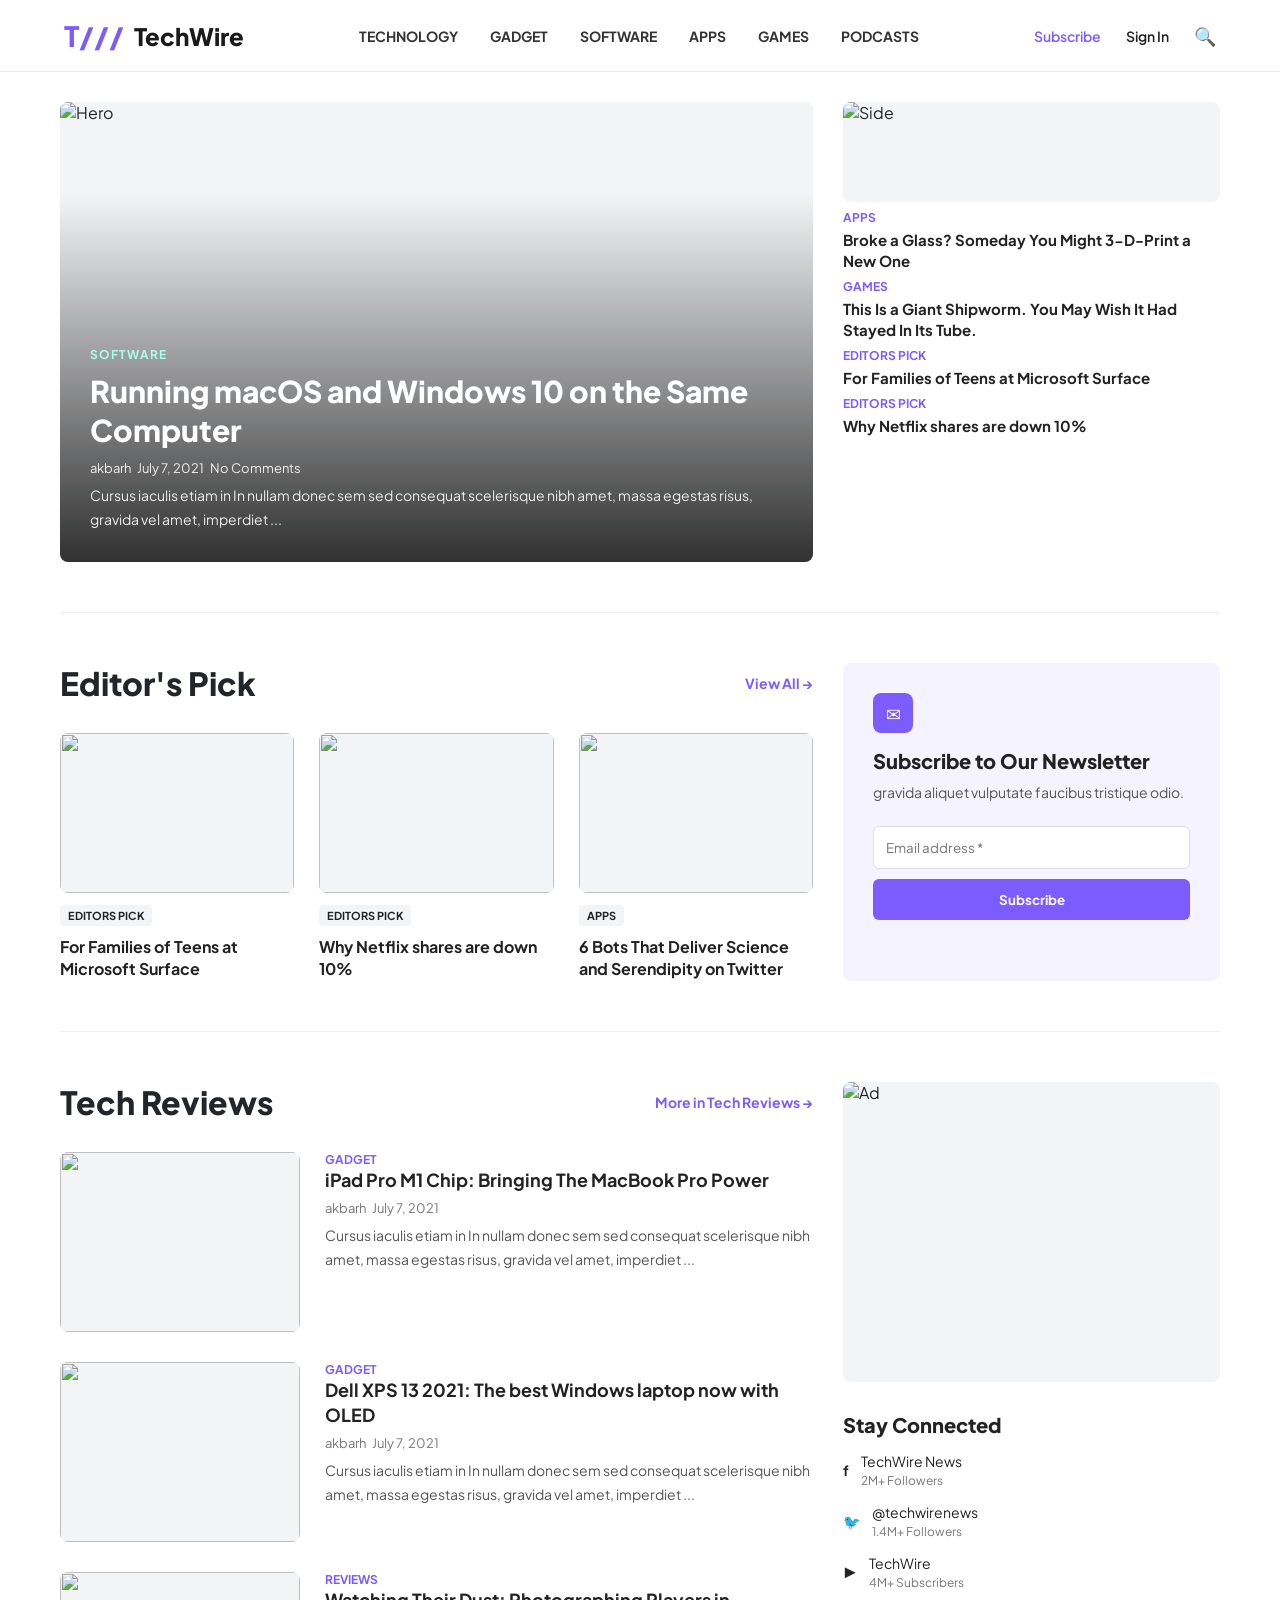
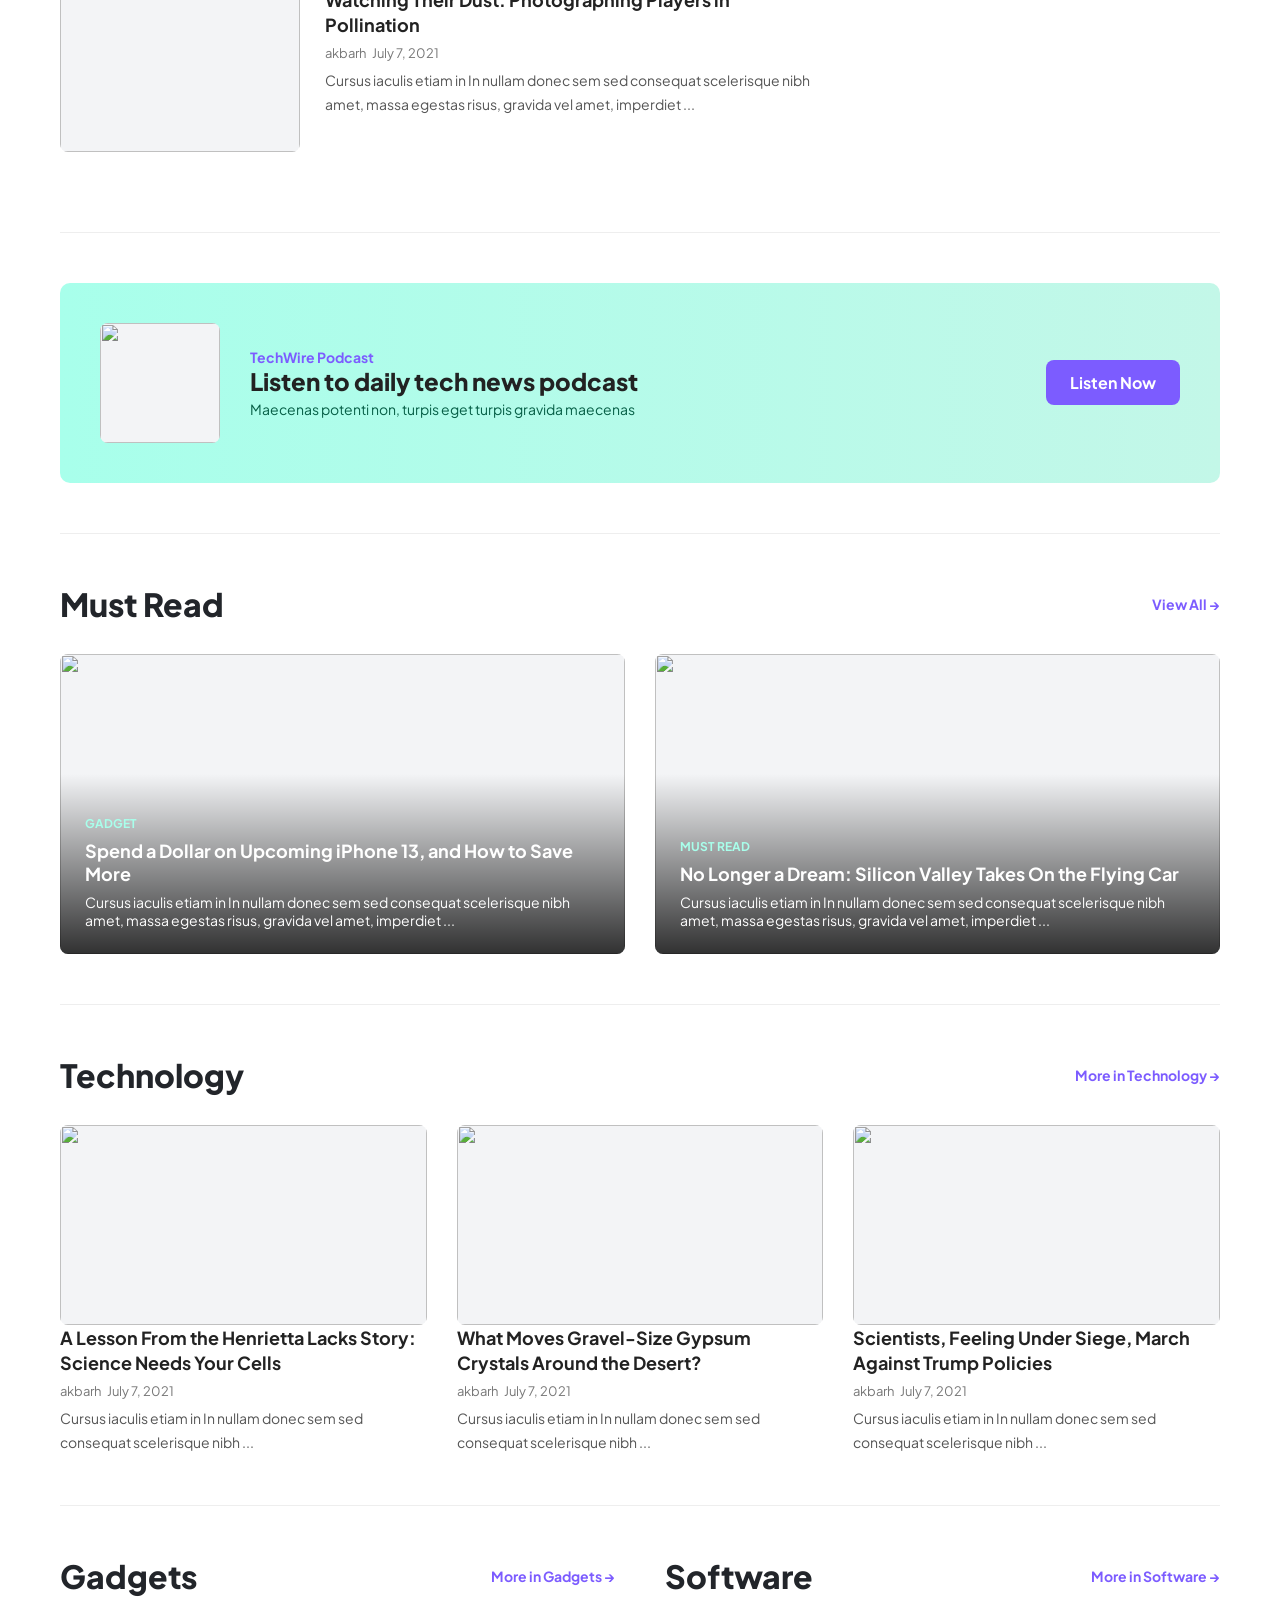
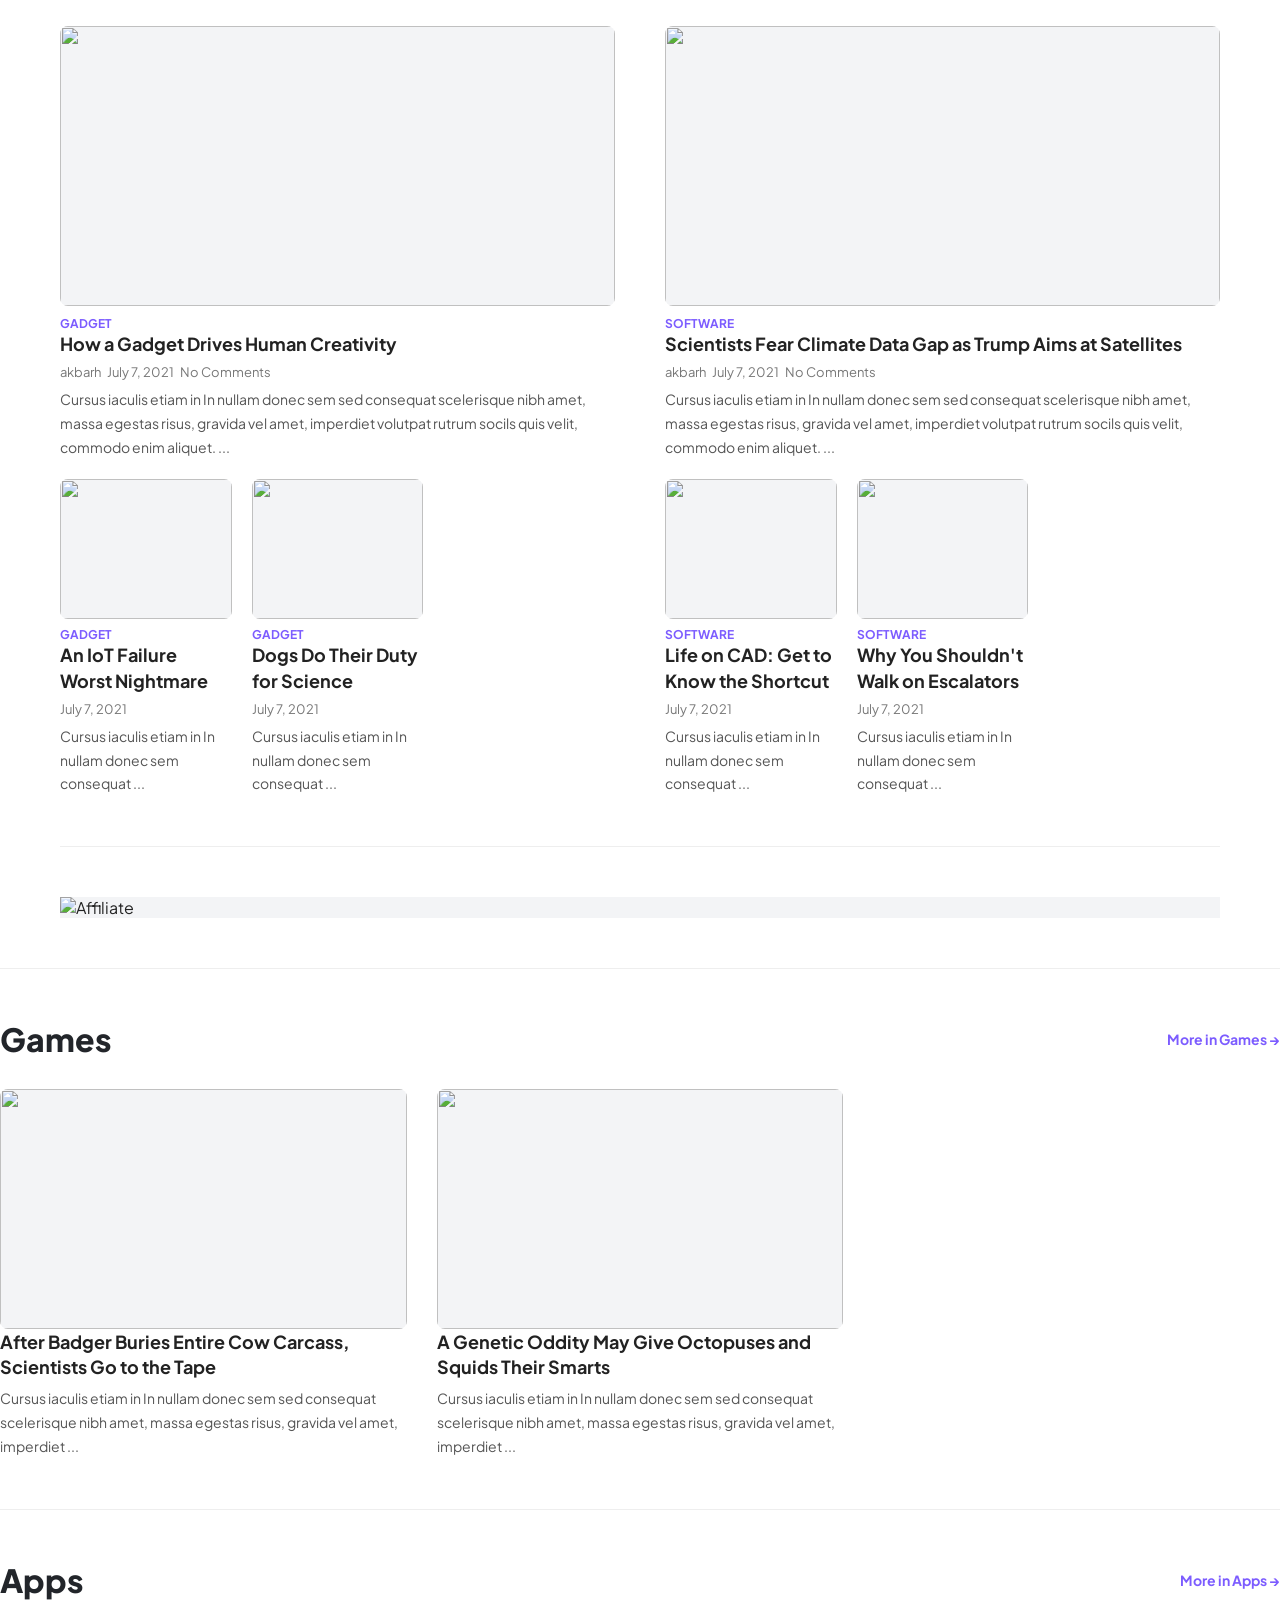
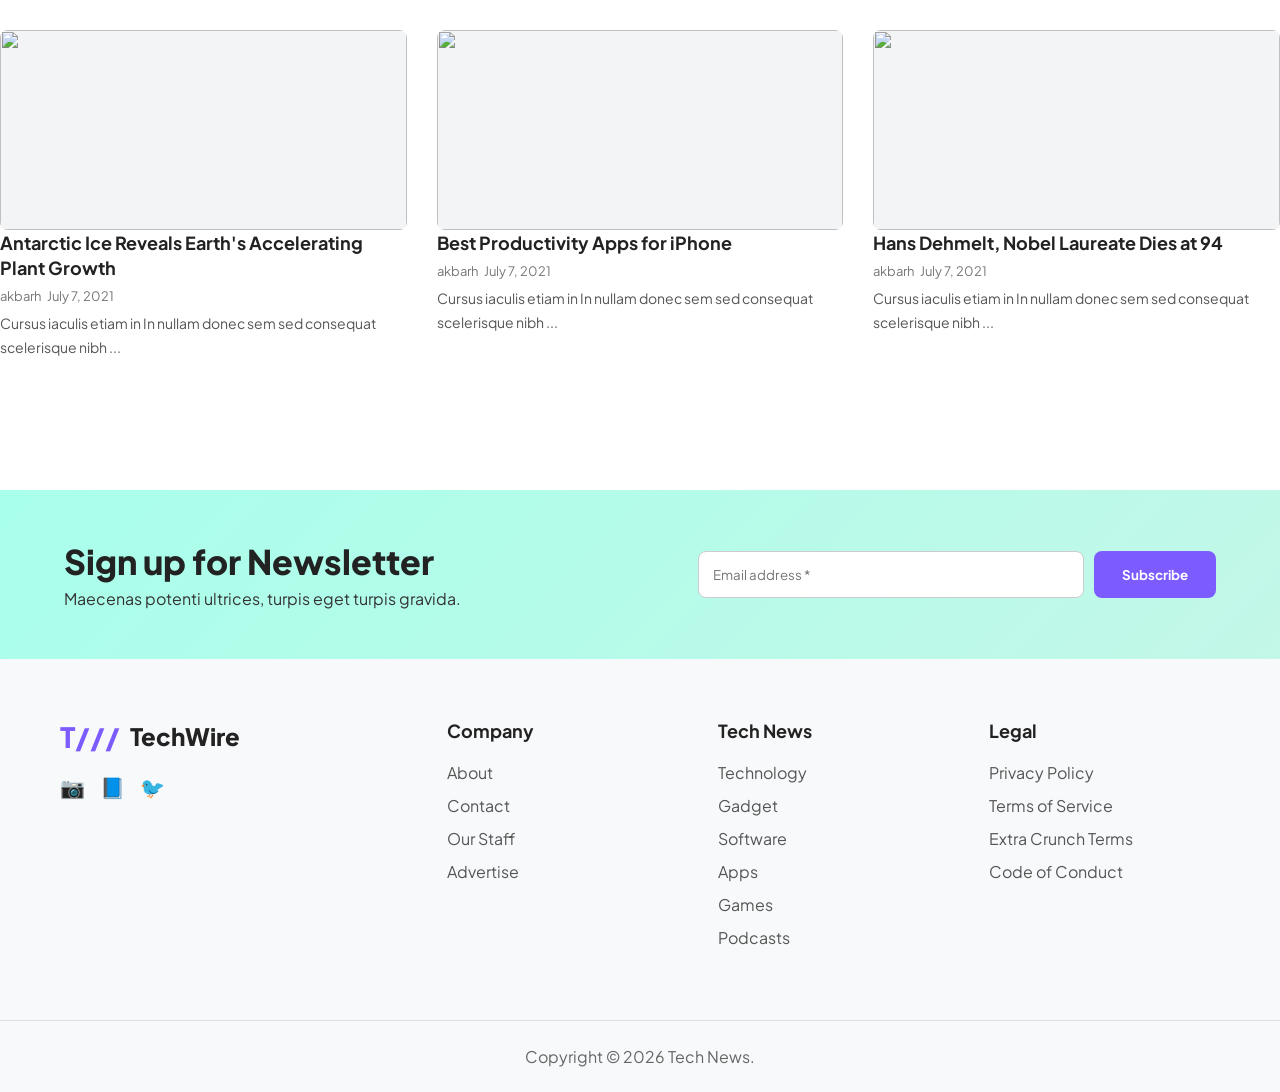
==== index.html @ c720b5f8 "Add index.html for TechWire website This commit adds a new HTML file for the TechWire website, inclu" ====
<!DOCTYPE html>
<html lang="en">
<head>
<meta charset="UTF-8">
<meta name="viewport" content="width=device-width, initial-scale=1.0">
<title>TechWire - Technology News</title>
<link href="https://fonts.googleapis.com/css2?family=Plus+Jakarta+Sans:wght@400;500;600;700;800&display=swap" rel="stylesheet">
<style>
* { box-sizing: border-box; margin: 0; padding: 0; font-family: 'Plus Jakarta Sans', sans-serif; }
body { background: #fff; color: #222; }
a { text-decoration: none; color: inherit; }
img { width: 100%; height: 100%; object-fit: cover; display: block; background: #f3f4f6; }

.container { max-width: 1200px; margin: 0 auto; padding: 0 20px; }

/* HEADER + NAVBAR - APPS.HTML JESA */
header { background: #ffffff; border-bottom: 1px solid #eaeaea; padding: 18px 5%; display: flex; align-items: center; justify-content: space-between; position: sticky; top: 0; z-index: 100; }
.logo { display: flex; align-items: center; gap: 10px; font-weight: 800; font-size: 24px; color: #1a1a1a; }
.logo-icon { color: #7c5cff; font-weight: 900; font-size: 28px; }
nav { display: flex; gap: 32px; font-weight: 700; font-size: 14px; text-transform: uppercase; }
nav a { color: #333; transition: 0.3s; } 
nav a:hover, nav a.active { color: #7c5cff; }
.header-right { display: flex; align-items: center; gap: 25px; font-weight: 600; font-size: 14px; }
.btn-subscribe { color: #7c5cff; }

.section { padding: 50px 0; border-top: 1px solid #eee; }
.section-header { display: flex; justify-content: space-between; align-items: center; margin-bottom: 30px; }
.section-title { font-size: 32px; font-weight: 800; color: #22252a; }
.view-all { color: #7c5cff; font-weight: 700; font-size: 14px; }
.view-all:hover { text-decoration: underline; }

/* HERO */
.hero-wrap { display: grid; grid-template-columns: 2fr 1fr; gap: 30px; padding-top: 30px; border: none; }
.hero-main { position: relative; height: 460px; border-radius: 8px; overflow: hidden; }
.hero-main::after { content: ''; position: absolute; inset: 0; background: linear-gradient(transparent 20%, rgba(0,0,0,0.8)); }
.hero-main .content { position: absolute; bottom: 0; padding: 30px; color: #fff; z-index: 2; }
.hero-main .tag { font-size: 12px; font-weight: 700; text-transform: uppercase; letter-spacing: 1px; color: #a8ffeb; }
.hero-main h1 { font-size: 30px; font-weight: 800; margin: 10px 0; line-height: 1.3; }
.hero-meta { display: flex; gap: 12px; font-size: 13px; opacity: 0.9; align-items: center; }
.hero-main p { font-size: 14px; opacity: 0.9; margin-top: 8px; line-height: 1.7; }
.hero-side-item { margin-bottom: 20px; }
.hero-side-item img { height: 100px; border-radius: 8px; }
.hero-side-item .cat { color: #7c5cff; font-size: 12px; font-weight: 700; text-transform: uppercase; margin: 8px 0 4px; }
.hero-side-item h3 { font-size: 15px; font-weight: 700; line-height: 1.4; }
.hero-side-item h3:hover { color: #7c5cff; }

/* EDITOR + NEWSLETTER */
.section-2 { display: grid; grid-template-columns: 2fr 1fr; gap: 30px; }
.editor-grid { display: grid; grid-template-columns: repeat(3, 1fr); gap: 25px; }
.editor-card .badge { background: #f3f4f6; color: #222; padding: 4px 8px; font-size: 11px; font-weight: 700; text-transform: uppercase; border-radius: 4px; display: inline-block; margin-bottom: 10px; }
.editor-card img { height: 160px; border-radius: 8px; margin-bottom: 10px; }
.editor-card h3 { font-size: 16px; font-weight: 700; line-height: 1.4; }
.editor-card h3:hover { color: #7c5cff; }

.card-title { font-size: 18px; font-weight: 700; line-height: 1.4; margin-bottom: 8px; }
.card-title:hover { color: #7c5cff; }
.card-meta { font-size: 13px; color: #777; margin-bottom: 8px; }
.card-desc { font-size: 14px; color: #555; line-height: 1.7; }

.newsletter-box { background: #f5f3ff; padding: 30px; border-radius: 8px; }
.newsletter-box .icon { background: #7c5cff; color: #fff; width: 40px; height: 40px; border-radius: 8px; display: flex; align-items: center; justify-content: center; margin-bottom: 15px; font-size: 18px; }
.newsletter-box h3 { font-size: 20px; font-weight: 800; margin-bottom: 10px; }
.newsletter-box p { font-size: 14px; color: #555; margin-bottom: 15px; }
.newsletter-box input { width: 100%; padding: 12px; border: 1px solid #ddd; border-radius: 6px; margin: 10px 0; font-family: 'Plus Jakarta Sans'; }
.newsletter-box button { width: 100%; background: #7c5cff; color: #fff; border: none; padding: 12px; border-radius: 6px; font-weight: 700; cursor: pointer; }

/* TECH REVIEWS + SIDEBAR */
.section-3 { display: grid; grid-template-columns: 2fr 1fr; gap: 30px; }
.review-item { display: grid; grid-template-columns: 240px 1fr; gap: 25px; margin-bottom: 30px; }
.review-item img { height: 180px; border-radius: 8px; }
.review-item .cat { color: #7c5cff; font-size: 12px; font-weight: 700; text-transform: uppercase; }
.sidebar-ad img { border-radius: 8px; margin-bottom: 30px; height: 300px; }
.stay-connected h3 { font-size: 20px; font-weight: 800; margin-bottom: 15px; }
.social-item { display: flex; gap: 12px; margin-bottom: 15px; font-size: 14px; align-items: center; }

/* PODCAST */
.podcast-full { background: linear-gradient(90deg, #a8ffeb 0%, #c3f7e8 100%); border-radius: 10px; padding: 40px; display: flex; align-items: center; gap: 30px; border: none; }
.podcast-full img { width: 120px; height: 120px; border-radius: 8px; }
.podcast-full .label { color: #7c5cff; font-weight: 700; font-size: 14px; }
.podcast-full h2 { font-size: 24px; font-weight: 800; }
.podcast-full p { font-size: 14px; color: #065f46; margin-top: 4px; }
.btn-purple { background: #7c5cff; color: #fff; padding: 12px 24px; border-radius: 8px; font-weight: 700; margin-left: auto; }

/* MUST READ */
.mustread-grid { display: grid; grid-template-columns: repeat(2, 1fr); gap: 30px; }
.mustread-card { position: relative; height: 300px; border-radius: 8px; overflow: hidden; }
.mustread-card::after { content: ''; position: absolute; inset: 0; background: linear-gradient(transparent 40%, rgba(0,0,0,0.8)); }
.mustread-card .content { position: absolute; bottom: 0; padding: 25px; color: #fff; z-index: 2; }
.mustread-card .cat { font-size: 12px; font-weight: 700; text-transform: uppercase; margin-bottom: 8px; color: #a8ffeb; }
.mustread-card h3 { font-size: 18px; font-weight: 700; margin-bottom: 8px; }
.mustread-card p { font-size: 14px; }

/* GRID */
.grid-3 { display: grid; grid-template-columns: repeat(3, 1fr); gap: 30px; }
.grid-3 img { height: 200px; border-radius: 8px; }
.games-grid img { height: 240px; border-radius: 8px; }
.double-grid { display: grid; grid-template-columns: 1fr 1fr; gap: 50px; }
.main-big img { height: 280px; border-radius: 8px; }
.main-big .cat { color: #7c5cff; font-size: 12px; font-weight: 700; text-transform: uppercase; margin-top: 10px; }
.sub-grid-3 { display: grid; grid-template-columns: repeat(3, 1fr); gap: 20px; margin-top: 20px; }
.sub-grid-3 img { height: 140px; border-radius: 8px; }
.sub-grid-3 .cat { color: #7c5cff; font-size: 12px; font-weight: 700; text-transform: uppercase; margin-top: 8px; }
.ad-banner { position: relative; background: #2563eb; border-radius: 10px; padding: 0; height: 140px; overflow: hidden; }
.ad-banner img { height: 100%; }
.ad-banner .content { position: absolute; top: 0; left: 0; padding: 25px 30px; display: flex; justify-content: space-between; align-items: center; width: 100%; color: #fff; }

/* FOOTER - APPS.HTML JESA */
.site-footer { background: #f8f9fa; margin-top: 80px; }
.newsletter-section { background: linear-gradient(135deg, #a8ffeb 0%, #c3f7e8 100%); padding: 50px 5%; display: flex; justify-content: space-between; align-items: center; gap: 20px; }
.newsletter-content h2 { font-size: 34px; font-weight: 800; }
.newsletter-content p { color: #333; margin-top: 5px; }
.newsletter-form { display: flex; gap: 10px; width: 45%; }
.newsletter-form input { flex: 1; padding: 14px; border: 1px solid #ccc; border-radius: 8px; font-family: 'Plus Jakarta Sans'; }
.newsletter-form button { background: #7c5cff; color: #fff; border: none; padding: 14px 28px; border-radius: 8px; font-weight: 700; cursor: pointer; }

.footer-widgets { max-width: 1200px; margin: 0 auto; padding: 60px 20px; display: grid; grid-template-columns: 1.5fr 1fr 1fr 1fr; gap: 40px; }
.footer-logo { display: flex; align-items: center; gap: 10px; font-size: 24px; font-weight: 800; margin-bottom: 20px; }
.social-links { display: flex; gap: 15px; font-size: 20px; }
.social-links a:hover { color: #7c5cff; }
.footer-col h4 { font-size: 18px; margin-bottom: 20px; }
.footer-col ul { list-style: none; }
.footer-col li { margin-bottom: 12px; }
.footer-col a { color: #555; }
.footer-col a:hover { color: #7c5cff; }
.footer-bottom { text-align: center; padding: 25px; border-top: 1px solid #e0e0e0; color: #666; }

@media(max-width: 1024px){ 
  .hero-wrap, .section-2, .section-3, .double-grid { grid-template-columns: 1fr; } 
  .editor-grid, .grid-3, .sub-grid-3, .footer-widgets { grid-template-columns: 1fr 1fr; } 
  nav { display: none; } 
  .podcast-full { flex-direction: column; text-align: center; } 
  .btn-purple { margin-left: 0; }
  .review-item { grid-template-columns: 1fr; }
  .hero-main { height: 350px; }
  .newsletter-section { flex-direction: column; align-items: flex-start; }
  .newsletter-form { width: 100%; }
}
@media(max-width: 600px){
  .footer-widgets { grid-template-columns: 1fr; }
  .newsletter-form { flex-direction: column; }
}
</style>
</head>
<body>

<header>
  <a href="index.html" class="logo"><span class="logo-icon">T///</span> TechWire</a>
  <nav>
    <a href="technology.html">Technology</a>
    <a href="gadget.html">Gadget</a>
    <a href="software.html">Software</a>
    <a href="apps.html">Apps</a>
    <a href="games.html">Games</a>
    <a href="podcast.html">Podcasts</a>
  </nav>
  <div class="header-right">
    <a href="#" class="btn-subscribe">Subscribe</a>
    <a href="#">Sign In</a>
    <span style="font-size:18px; cursor:pointer;">🔍</span>
  </div>
</header>

<main class="container">
  <!-- 1. HERO -->
  <section class="section hero-wrap">
    <a href="#" class="hero-main"><img src="images/tech-1.jpg" alt="Hero"><div class="content"><div class="tag">SOFTWARE</div><h1>Running macOS and Windows 10 on the Same Computer</h1><div class="hero-meta">akbarh &nbsp; July 7, 2021 &nbsp; No Comments</div><p>Cursus iaculis etiam in In nullam donec sem sed consequat scelerisque nibh amet, massa egestas risus, gravida vel amet, imperdiet ...</p></div></a>
    <div class="hero-side">
      <a href="#" class="hero-side-item"><img src="images/tech-2.jpg" alt="Side"><div class="cat">APPS</div><h3>Broke a Glass? Someday You Might 3-D-Print a New One</h3></a>
      <a href="#" class="hero-side-item"><div class="cat">GAMES</div><h3>This Is a Giant Shipworm. You May Wish It Had Stayed In Its Tube.</h3></a>
      <a href="#" class="hero-side-item"><div class="cat">EDITORS PICK</div><h3>For Families of Teens at Microsoft Surface</h3></a>
      <a href="#" class="hero-side-item"><div class="cat">EDITORS PICK</div><h3>Why Netflix shares are down 10%</h3></a>
    </div>
  </section>

  <!-- 2. EDITOR + NEWSLETTER -->
  <section class="section section-2">
    <div><div class="section-header"><h2 class="section-title">Editor's Pick</h2><a href="#" class="view-all">View All →</a></div>
      <div class="editor-grid">
        <a href="#" class="editor-card"><img src="images/tech-3.jpg" alt=""><div class="badge">EDITORS PICK</div><h3>For Families of Teens at Microsoft Surface</h3></a>
        <a href="#" class="editor-card"><img src="images/tech-4.jpg" alt=""><div class="badge">EDITORS PICK</div><h3>Why Netflix shares are down 10%</h3></a>
        <a href="#" class="editor-card"><img src="images/tech-5.jpg" alt=""><div class="badge">APPS</div><h3>6 Bots That Deliver Science and Serendipity on Twitter</h3></a>
      </div>
    </div>
    <div class="newsletter-box"><div class="icon">✉</div><h3>Subscribe to Our Newsletter</h3><p>gravida aliquet vulputate faucibus tristique odio.</p><input type="email" placeholder="Email address *"><button>Subscribe</button></div>
  </section>

  <!-- 3. TECH REVIEWS -->
  <section class="section section-3">
    <div><div class="section-header"><h2 class="section-title">Tech Reviews</h2><a href="#" class="view-all">More in Tech Reviews →</a></div>
      <a href="#" class="review-item"><img src="images/tech-6.jpg" alt=""><div><div class="cat">GADGET</div><h3 class="card-title">iPad Pro M1 Chip: Bringing The MacBook Pro Power</h3><div class="card-meta">akbarh &nbsp; July 7, 2021</div><p class="card-desc">Cursus iaculis etiam in In nullam donec sem sed consequat scelerisque nibh amet, massa egestas risus, gravida vel amet, imperdiet ...</p></div></a>
      <a href="#" class="review-item"><img src="images/tech-7.jpg" alt=""><div><div class="cat">GADGET</div><h3 class="card-title">Dell XPS 13 2021: The best Windows laptop now with OLED</h3><div class="card-meta">akbarh &nbsp; July 7, 2021</div><p class="card-desc">Cursus iaculis etiam in In nullam donec sem sed consequat scelerisque nibh amet, massa egestas risus, gravida vel amet, imperdiet ...</p></div></a>
      <a href="#" class="review-item"><img src="images/tech-9.jpg" alt=""><div><div class="cat">REVIEWS</div><h3 class="card-title">Watching Their Dust: Photographing Players in Pollination</h3><div class="card-meta">akbarh &nbsp; July 7, 2021</div><p class="card-desc">Cursus iaculis etiam in In nullam donec sem sed consequat scelerisque nibh amet, massa egestas risus, gravida vel amet, imperdiet ...</p></div></a>
    </div>
    <div><a href="#" class="sidebar-ad"><img src="images/tech-8.jpg" alt="Ad"></a>
      <div class="stay-connected"><h3>Stay Connected</h3>
        <a href="#" class="social-item"><b>f</b><div>TechWire News<br><span style="font-size:12px;color:#777;">2M+ Followers</span></div></a>
        <a href="#" class="social-item"><b>🐦</b><div>@techwirenews<br><span style="font-size:12px;color:#777;">1.4M+ Followers</span></div></a>
        <a href="#" class="social-item"><b>▶</b><div>TechWire<br><span style="font-size:12px;color:#777;">4M+ Subscribers</span></div></a>
      </div>
    </div>
  </section>

  <!-- 4. PODCAST -->  <!-- 4. PODCAST -->  
<section class="section"><a href="podcast.html" class="podcast-full"><img src="images/tech-10.png" alt=""><div><div class="label">TechWire Podcast</div><h2>Listen to daily tech news podcast</h2><p>Maecenas potenti non, turpis eget turpis gravida maecenas</p></div><span class="btn-purple">Listen Now</span></a></section>

 
  <!-- 5. MUST READ -->
  <section class="section"><div class="section-header"><h2 class="section-title">Must Read</h2><a href="#" class="view-all">View All →</a></div>
    <div class="mustread-grid">
      <a href="#" class="mustread-card"><img src="images/tech-11.jpg" alt=""><div class="content"><div class="cat">GADGET</div><h3>Spend a Dollar on Upcoming iPhone 13, and How to Save More</h3><p>Cursus iaculis etiam in In nullam donec sem sed consequat scelerisque nibh amet, massa egestas risus, gravida vel amet, imperdiet ...</p></div></a>
      <a href="#" class="mustread-card"><img src="images/tech-12.jpg" alt=""><div class="content"><div class="cat">MUST READ</div><h3>No Longer a Dream: Silicon Valley Takes On the Flying Car</h3><p>Cursus iaculis etiam in In nullam donec sem sed consequat scelerisque nibh amet, massa egestas risus, gravida vel amet, imperdiet ...</p></div></a>
    </div>
  </section>

  <!-- 6. TECHNOLOGY -->
  <section class="section"><div class="section-header"><h2 class="section-title">Technology</h2><a href="technology.html" class="view-all">More in Technology →</a></div>
    <div class="grid-3">
      <a href="#"><img src="images/tech-13.jpg" alt=""><h3 class="card-title">A Lesson From the Henrietta Lacks Story: Science Needs Your Cells</h3><div class="card-meta">akbarh &nbsp; July 7, 2021</div><p class="card-desc">Cursus iaculis etiam in In nullam donec sem sed consequat scelerisque nibh ...</p></a>
      <a href="#"><img src="images/tech-14.jpg" alt=""><h3 class="card-title">What Moves Gravel-Size Gypsum Crystals Around the Desert?</h3><div class="card-meta">akbarh &nbsp; July 7, 2021</div><p class="card-desc">Cursus iaculis etiam in In nullam donec sem sed consequat scelerisque nibh ...</p></a>
      <a href="#"><img src="images/tech-15.jpg" alt=""><h3 class="card-title">Scientists, Feeling Under Siege, March Against Trump Policies</h3><div class="card-meta">akbarh &nbsp; July 7, 2021</div><p class="card-desc">Cursus iaculis etiam in In nullam donec sem sed consequat scelerisque nibh ...</p></a>
    </div>
  </section>

  <!-- 7. GADGETS + SOFTWARE -->
  <section class="section"><div class="double-grid">
    <div><div class="section-header"><h2 class="section-title">Gadgets</h2><a href="gadget.html" class="view-all">More in Gadgets →</a></div>
      <a href="#" class="main-big"><img src="images/tech-16.jpg" alt=""><div class="cat">GADGET</div><h3 class="card-title">How a Gadget Drives Human Creativity</h3><div class="card-meta">akbarh &nbsp; July 7, 2021 &nbsp; No Comments</div><p class="card-desc">Cursus iaculis etiam in In nullam donec sem sed consequat scelerisque nibh amet, massa egestas risus, gravida vel amet, imperdiet volutpat rutrum socils quis velit, commodo enim aliquet. ...</p></a>
      <div class="sub-grid-3">
        <a href="#"><img src="images/tech-19.jpg" alt=""><div class="cat">GADGET</div><h4 class="card-title">An IoT Failure Worst Nightmare</h4><div class="card-meta">July 7, 2021</div><p class="card-desc">Cursus iaculis etiam in In nullam donec sem consequat ...</p></a>
        <a href="#"><img src="images/tech-20.jpg" alt=""><div class="cat">GADGET</div><h4 class="card-title">Dogs Do Their Duty for Science</h4><div class="card-meta">July 7, 2021</div><p class="card-desc">Cursus iaculis etiam in In nullam donec sem consequat ...</p></a>
      </div>
    </div>
    <div><div class="section-header"><h2 class="section-title">Software</h2><a href="software.html" class="view-all">More in Software →</a></div>
      <a href="#" class="main-big"><img src="images/tech-17.jpg" alt=""><div class="cat">SOFTWARE</div><h3 class="card-title">Scientists Fear Climate Data Gap as Trump Aims at Satellites</h3><div class="card-meta">akbarh &nbsp; July 7, 2021 &nbsp; No Comments</div><p class="card-desc">Cursus iaculis etiam in In nullam donec sem sed consequat scelerisque nibh amet, massa egestas risus, gravida vel amet, imperdiet volutpat rutrum socils quis velit, commodo enim aliquet. ...</p></a>
      <div class="sub-grid-3">
        <a href="#"><img src="images/tech-21.jpg" alt=""><div class="cat">SOFTWARE</div><h4 class="card-title">Life on CAD: Get to Know the Shortcut</h4><div class="card-meta">July 7, 2021</div><p class="card-desc">Cursus iaculis etiam in In nullam donec sem consequat ...</p></a>
        <a href="#"><img src="images/tech-18.jpg" alt=""><div class="cat">SOFTWARE</div><h4 class="card-title">Why You Shouldn't Walk on Escalators</h4><div class="card-meta">July 7, 2021</div><p class="card-desc">Cursus iaculis etiam in In nullam donec sem consequat ...</p></a>
      </div>
    </div>
  </div></section>

  <!-- 8. AD BANNER -->
  <section class="section"><a href="#" class="ad-banner"><img src="images/tech-23.jpg" alt="Affiliate"><div class="content"></div></a></main>
  <!-- 9. GAMES -->
  <section class="section"><div class="section-header"><h2 class="section-title">Games</h2><a href="games.html" class="view-all">More in Games →</a></div>
        <div class="grid-3 games-grid">
      <a href="games.html"><img src="images/gg-tech-1.jpg" alt=""><h3 class="card-title">After Badger Buries Entire Cow Carcass, Scientists Go to the Tape</h3><p class="card-desc">Cursus iaculis etiam in In nullam donec sem sed consequat scelerisque nibh amet, massa egestas risus, gravida vel amet, imperdiet ...</p></a>
      <a href="games.html"><img src="images/gg-tech-2.jpg" alt=""><h3 class="card-title">A Genetic Oddity May Give Octopuses and Squids Their Smarts</h3><p class="card-desc">Cursus iaculis etiam in In nullam donec sem sed consequat scelerisque nibh amet, massa egestas risus, gravida vel amet, imperdiet ...</p></a>
    </div>
  </section>
  <!-- 10. APPS -->
  <section class="section"><div class="section-header"><h2 class="section-title">Apps</h2><a href="apps.html" class="view-all">More in Apps →</a></div>
    <div class="grid-3">
      <a href="#"><img src="images/tech-26.jpg" alt=""><h3 class="card-title">Antarctic Ice Reveals Earth's Accelerating Plant Growth</h3><div class="card-meta">akbarh &nbsp; July 7, 2021</div><p class="card-desc">Cursus iaculis etiam in In nullam donec sem sed consequat scelerisque nibh ...</p></a>
      <a href="#"><img src="images/tech-27.jpg" alt=""><h3 class="card-title">Best Productivity Apps for iPhone</h3><div class="card-meta">akbarh &nbsp; July 7, 2021</div><p class="card-desc">Cursus iaculis etiam in In nullam donec sem sed consequat scelerisque nibh ...</p></a>
      <a href="#"><img src="images/tech-28.jpg" alt=""><h3 class="card-title">Hans Dehmelt, Nobel Laureate Dies at 94</h3><div class="card-meta">akbarh &nbsp; July 7, 2021</div><p class="card-desc">Cursus iaculis etiam in In nullam donec sem sed consequat scelerisque nibh ...</p></a>
    </div>
  </section>
</main>

<!-- FOOTER -->
<footer class="site-footer">
  <section class="newsletter-section">
    <div class="newsletter-content">
      <h2>Sign up for Newsletter</h2>
      <p>Maecenas potenti ultrices, turpis eget turpis gravida.</p>
    </div>
    <form class="newsletter-form">
      <input type="email" placeholder="Email address *" required>
      <button type="submit">Subscribe</button>
    </form>
  </section>

  <div class="footer-widgets">
    <div class="footer-col brand-col">
      <div class="footer-logo"><span class="logo-icon">T///</span><span class="logo-text">TechWire</span></div>
      <div class="social-links"><a href="#">📷</a><a href="#">📘</a><a href="#">🐦</a></div>
    </div>
    <div class="footer-col"><h4>Company</h4><ul><li><a href="#">About</a></li><li><a href="#">Contact</a></li><li><a href="#">Our Staff</a></li><li><a href="#">Advertise</a></li></ul></div>
    <div class="footer-col"><h4>Tech News</h4><ul><li><a href="technology.html">Technology</a></li><li><a href="gadget.html">Gadget</a></li><li><a href="software.html">Software</a></li><li><a href="apps.html">Apps</a></li><li><a href="games.html">Games</a></li><li><a href="podcast.html">Podcasts</a></li></ul></div>
    <div class="footer-col"><h4>Legal</h4><ul><li><a href="#">Privacy Policy</a></li><li><a href="#">Terms of Service</a></li><li><a href="#">Extra Crunch Terms</a></li><li><a href="#">Code of Conduct</a></li></ul></div>
  </div>

  <div class="footer-bottom"><p>Copyright &copy; 2026 Tech News.</p></div>
</footer>

</body>
</html>
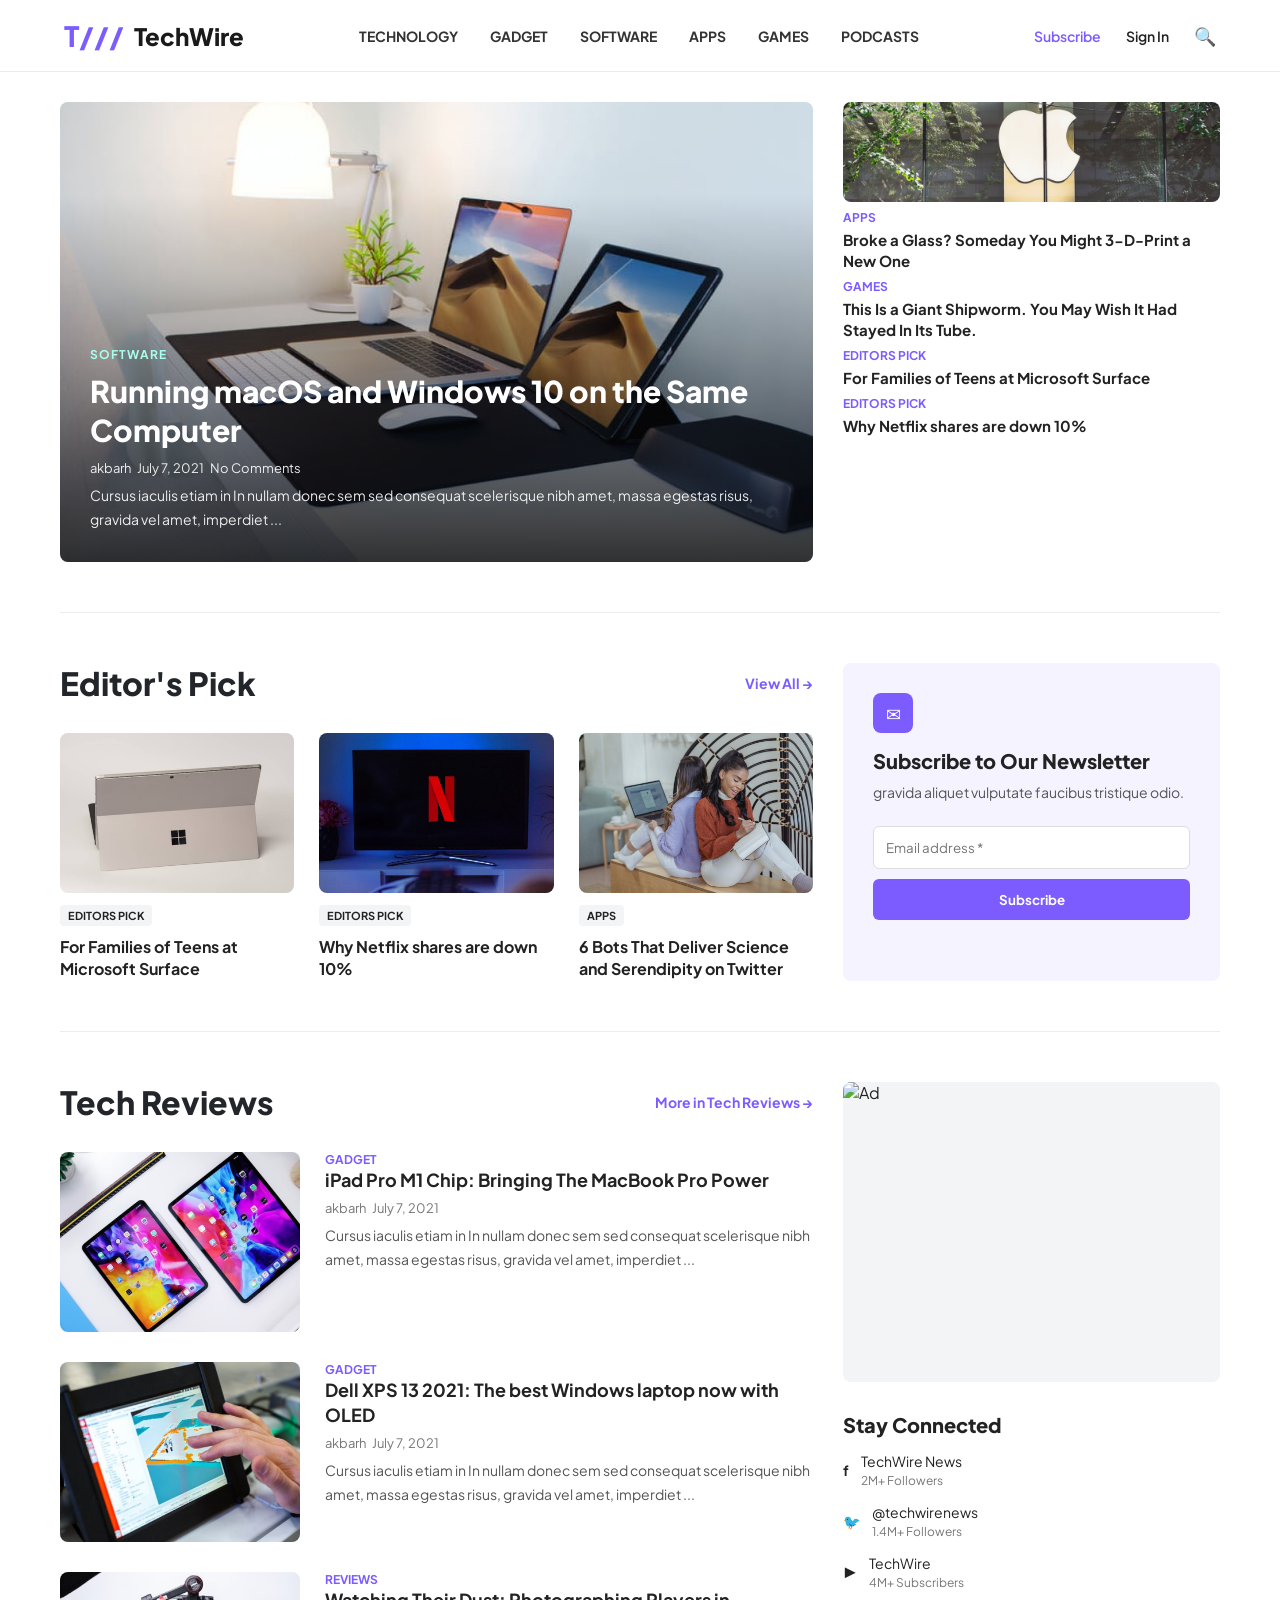
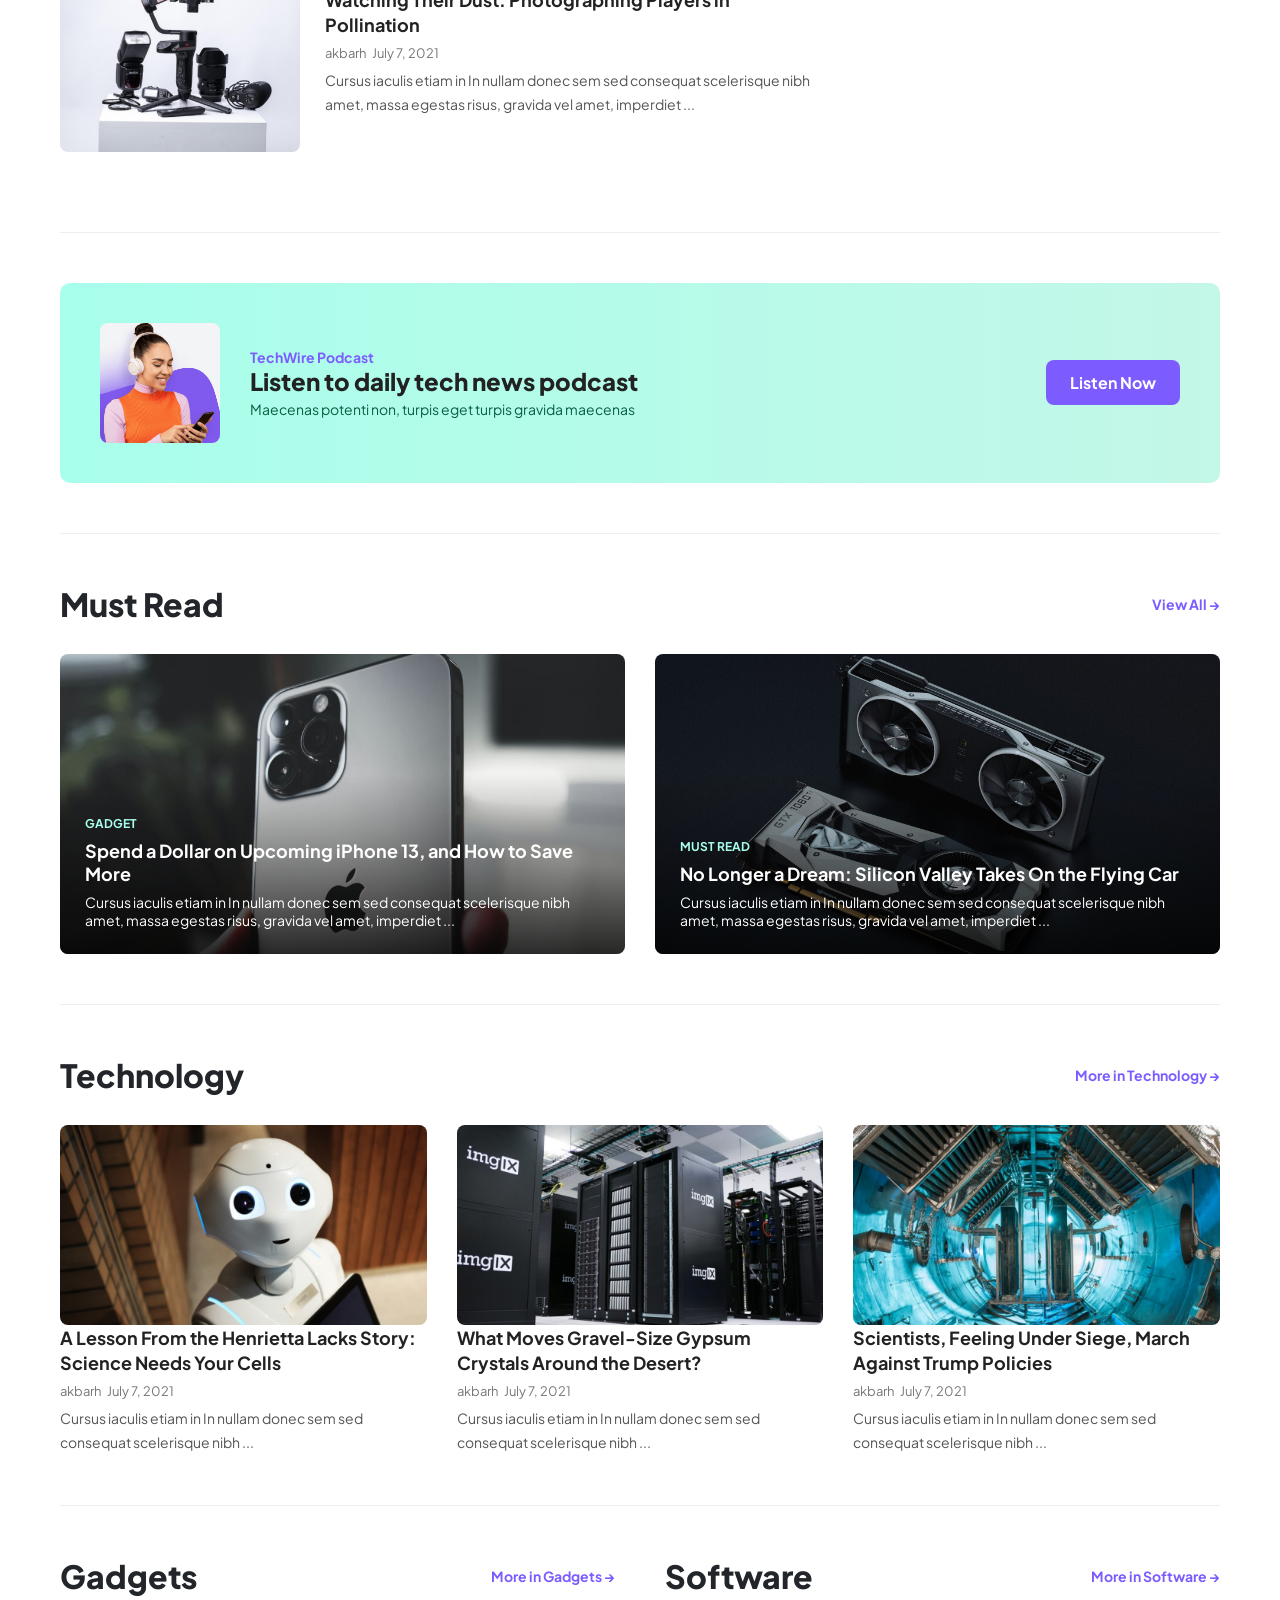
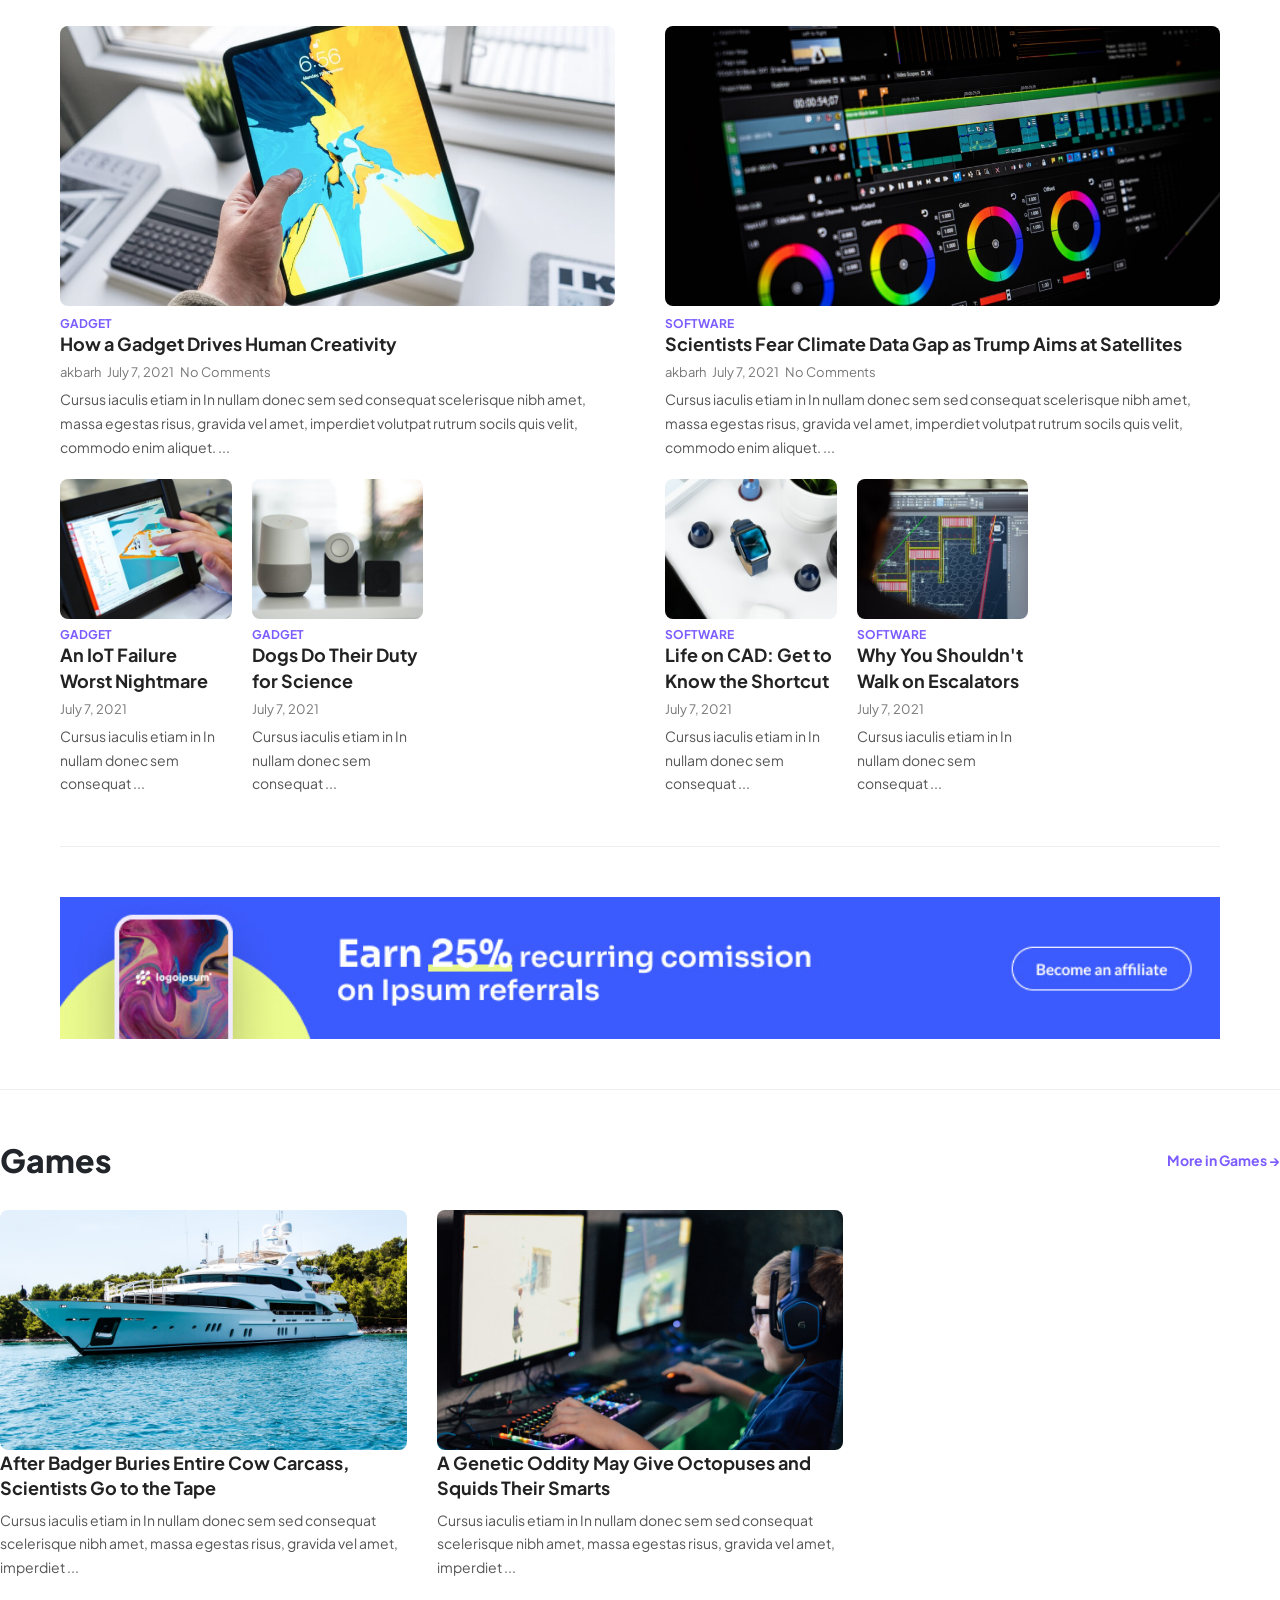
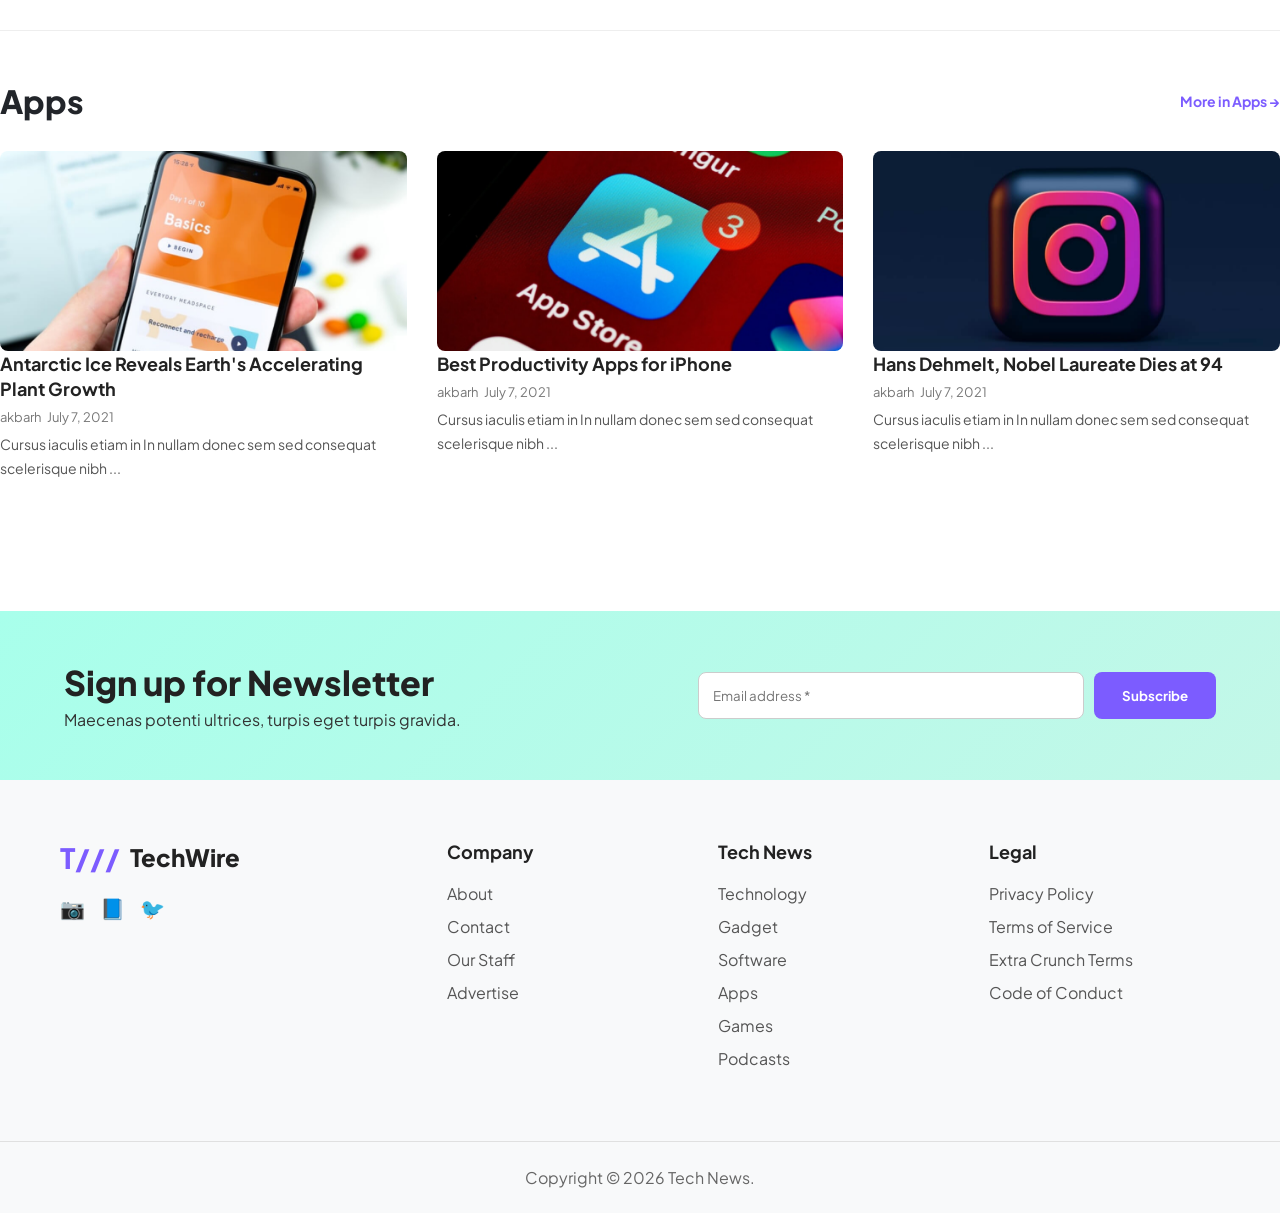
==== commit 1d786d28: "Replace image paths with relative paths" ====
--- a/index.html
+++ b/index.html
@@ -163,9 +163,9 @@
 <main class="container">
   <!-- 1. HERO -->
   <section class="section hero-wrap">
-    <a href="#" class="hero-main"><img src="images/tech-1.jpg" alt="Hero"><div class="content"><div class="tag">SOFTWARE</div><h1>Running macOS and Windows 10 on the Same Computer</h1><div class="hero-meta">akbarh &nbsp; July 7, 2021 &nbsp; No Comments</div><p>Cursus iaculis etiam in In nullam donec sem sed consequat scelerisque nibh amet, massa egestas risus, gravida vel amet, imperdiet ...</p></div></a>
+    <a href="#" class="hero-main"><img src="tech-1.jpg" alt="Hero"><div class="content"><div class="tag">SOFTWARE</div><h1>Running macOS and Windows 10 on the Same Computer</h1><div class="hero-meta">akbarh &nbsp; July 7, 2021 &nbsp; No Comments</div><p>Cursus iaculis etiam in In nullam donec sem sed consequat scelerisque nibh amet, massa egestas risus, gravida vel amet, imperdiet ...</p></div></a>
     <div class="hero-side">
-      <a href="#" class="hero-side-item"><img src="images/tech-2.jpg" alt="Side"><div class="cat">APPS</div><h3>Broke a Glass? Someday You Might 3-D-Print a New One</h3></a>
+      <a href="#" class="hero-side-item"><img src="tech-2.jpg" alt="Side"><div class="cat">APPS</div><h3>Broke a Glass? Someday You Might 3-D-Print a New One</h3></a>
       <a href="#" class="hero-side-item"><div class="cat">GAMES</div><h3>This Is a Giant Shipworm. You May Wish It Had Stayed In Its Tube.</h3></a>
       <a href="#" class="hero-side-item"><div class="cat">EDITORS PICK</div><h3>For Families of Teens at Microsoft Surface</h3></a>
       <a href="#" class="hero-side-item"><div class="cat">EDITORS PICK</div><h3>Why Netflix shares are down 10%</h3></a>
@@ -176,9 +176,9 @@
   <section class="section section-2">
     <div><div class="section-header"><h2 class="section-title">Editor's Pick</h2><a href="#" class="view-all">View All →</a></div>
       <div class="editor-grid">
-        <a href="#" class="editor-card"><img src="images/tech-3.jpg" alt=""><div class="badge">EDITORS PICK</div><h3>For Families of Teens at Microsoft Surface</h3></a>
-        <a href="#" class="editor-card"><img src="images/tech-4.jpg" alt=""><div class="badge">EDITORS PICK</div><h3>Why Netflix shares are down 10%</h3></a>
-        <a href="#" class="editor-card"><img src="images/tech-5.jpg" alt=""><div class="badge">APPS</div><h3>6 Bots That Deliver Science and Serendipity on Twitter</h3></a>
+        <a href="#" class="editor-card"><img src="tech-3.jpg" alt=""><div class="badge">EDITORS PICK</div><h3>For Families of Teens at Microsoft Surface</h3></a>
+        <a href="#" class="editor-card"><img src="tech-4.jpg" alt=""><div class="badge">EDITORS PICK</div><h3>Why Netflix shares are down 10%</h3></a>
+        <a href="#" class="editor-card"><img src="tech-5.jpg" alt=""><div class="badge">APPS</div><h3>6 Bots That Deliver Science and Serendipity on Twitter</h3></a>
       </div>
     </div>
     <div class="newsletter-box"><div class="icon">✉</div><h3>Subscribe to Our Newsletter</h3><p>gravida aliquet vulputate faucibus tristique odio.</p><input type="email" placeholder="Email address *"><button>Subscribe</button></div>
@@ -187,11 +187,11 @@
   <!-- 3. TECH REVIEWS -->
   <section class="section section-3">
     <div><div class="section-header"><h2 class="section-title">Tech Reviews</h2><a href="#" class="view-all">More in Tech Reviews →</a></div>
-      <a href="#" class="review-item"><img src="images/tech-6.jpg" alt=""><div><div class="cat">GADGET</div><h3 class="card-title">iPad Pro M1 Chip: Bringing The MacBook Pro Power</h3><div class="card-meta">akbarh &nbsp; July 7, 2021</div><p class="card-desc">Cursus iaculis etiam in In nullam donec sem sed consequat scelerisque nibh amet, massa egestas risus, gravida vel amet, imperdiet ...</p></div></a>
-      <a href="#" class="review-item"><img src="images/tech-7.jpg" alt=""><div><div class="cat">GADGET</div><h3 class="card-title">Dell XPS 13 2021: The best Windows laptop now with OLED</h3><div class="card-meta">akbarh &nbsp; July 7, 2021</div><p class="card-desc">Cursus iaculis etiam in In nullam donec sem sed consequat scelerisque nibh amet, massa egestas risus, gravida vel amet, imperdiet ...</p></div></a>
-      <a href="#" class="review-item"><img src="images/tech-9.jpg" alt=""><div><div class="cat">REVIEWS</div><h3 class="card-title">Watching Their Dust: Photographing Players in Pollination</h3><div class="card-meta">akbarh &nbsp; July 7, 2021</div><p class="card-desc">Cursus iaculis etiam in In nullam donec sem sed consequat scelerisque nibh amet, massa egestas risus, gravida vel amet, imperdiet ...</p></div></a>
-    </div>
-    <div><a href="#" class="sidebar-ad"><img src="images/tech-8.jpg" alt="Ad"></a>
+      <a href="#" class="review-item"><img src="tech-6.jpg" alt=""><div><div class="cat">GADGET</div><h3 class="card-title">iPad Pro M1 Chip: Bringing The MacBook Pro Power</h3><div class="card-meta">akbarh &nbsp; July 7, 2021</div><p class="card-desc">Cursus iaculis etiam in In nullam donec sem sed consequat scelerisque nibh amet, massa egestas risus, gravida vel amet, imperdiet ...</p></div></a>
+      <a href="#" class="review-item"><img src="tech-7.jpg" alt=""><div><div class="cat">GADGET</div><h3 class="card-title">Dell XPS 13 2021: The best Windows laptop now with OLED</h3><div class="card-meta">akbarh &nbsp; July 7, 2021</div><p class="card-desc">Cursus iaculis etiam in In nullam donec sem sed consequat scelerisque nibh amet, massa egestas risus, gravida vel amet, imperdiet ...</p></div></a>
+      <a href="#" class="review-item"><img src="tech-9.jpg" alt=""><div><div class="cat">REVIEWS</div><h3 class="card-title">Watching Their Dust: Photographing Players in Pollination</h3><div class="card-meta">akbarh &nbsp; July 7, 2021</div><p class="card-desc">Cursus iaculis etiam in In nullam donec sem sed consequat scelerisque nibh amet, massa egestas risus, gravida vel amet, imperdiet ...</p></div></a>
+    </div>
+    <div><a href="#" class="sidebar-ad"><img src="tech-8.jpg" alt="Ad"></a>
       <div class="stay-connected"><h3>Stay Connected</h3>
         <a href="#" class="social-item"><b>f</b><div>TechWire News<br><span style="font-size:12px;color:#777;">2M+ Followers</span></div></a>
         <a href="#" class="social-item"><b>🐦</b><div>@techwirenews<br><span style="font-size:12px;color:#777;">1.4M+ Followers</span></div></a>
@@ -201,59 +201,59 @@
   </section>
 
   <!-- 4. PODCAST -->  <!-- 4. PODCAST -->  
-<section class="section"><a href="podcast.html" class="podcast-full"><img src="images/tech-10.png" alt=""><div><div class="label">TechWire Podcast</div><h2>Listen to daily tech news podcast</h2><p>Maecenas potenti non, turpis eget turpis gravida maecenas</p></div><span class="btn-purple">Listen Now</span></a></section>
+<section class="section"><a href="podcast.html" class="podcast-full"><img src="tech-10.png" alt=""><div><div class="label">TechWire Podcast</div><h2>Listen to daily tech news podcast</h2><p>Maecenas potenti non, turpis eget turpis gravida maecenas</p></div><span class="btn-purple">Listen Now</span></a></section>
 
  
   <!-- 5. MUST READ -->
   <section class="section"><div class="section-header"><h2 class="section-title">Must Read</h2><a href="#" class="view-all">View All →</a></div>
     <div class="mustread-grid">
-      <a href="#" class="mustread-card"><img src="images/tech-11.jpg" alt=""><div class="content"><div class="cat">GADGET</div><h3>Spend a Dollar on Upcoming iPhone 13, and How to Save More</h3><p>Cursus iaculis etiam in In nullam donec sem sed consequat scelerisque nibh amet, massa egestas risus, gravida vel amet, imperdiet ...</p></div></a>
-      <a href="#" class="mustread-card"><img src="images/tech-12.jpg" alt=""><div class="content"><div class="cat">MUST READ</div><h3>No Longer a Dream: Silicon Valley Takes On the Flying Car</h3><p>Cursus iaculis etiam in In nullam donec sem sed consequat scelerisque nibh amet, massa egestas risus, gravida vel amet, imperdiet ...</p></div></a>
+      <a href="#" class="mustread-card"><img src="tech-11.jpg" alt=""><div class="content"><div class="cat">GADGET</div><h3>Spend a Dollar on Upcoming iPhone 13, and How to Save More</h3><p>Cursus iaculis etiam in In nullam donec sem sed consequat scelerisque nibh amet, massa egestas risus, gravida vel amet, imperdiet ...</p></div></a>
+      <a href="#" class="mustread-card"><img src="tech-12.jpg" alt=""><div class="content"><div class="cat">MUST READ</div><h3>No Longer a Dream: Silicon Valley Takes On the Flying Car</h3><p>Cursus iaculis etiam in In nullam donec sem sed consequat scelerisque nibh amet, massa egestas risus, gravida vel amet, imperdiet ...</p></div></a>
     </div>
   </section>
 
   <!-- 6. TECHNOLOGY -->
   <section class="section"><div class="section-header"><h2 class="section-title">Technology</h2><a href="technology.html" class="view-all">More in Technology →</a></div>
     <div class="grid-3">
-      <a href="#"><img src="images/tech-13.jpg" alt=""><h3 class="card-title">A Lesson From the Henrietta Lacks Story: Science Needs Your Cells</h3><div class="card-meta">akbarh &nbsp; July 7, 2021</div><p class="card-desc">Cursus iaculis etiam in In nullam donec sem sed consequat scelerisque nibh ...</p></a>
-      <a href="#"><img src="images/tech-14.jpg" alt=""><h3 class="card-title">What Moves Gravel-Size Gypsum Crystals Around the Desert?</h3><div class="card-meta">akbarh &nbsp; July 7, 2021</div><p class="card-desc">Cursus iaculis etiam in In nullam donec sem sed consequat scelerisque nibh ...</p></a>
-      <a href="#"><img src="images/tech-15.jpg" alt=""><h3 class="card-title">Scientists, Feeling Under Siege, March Against Trump Policies</h3><div class="card-meta">akbarh &nbsp; July 7, 2021</div><p class="card-desc">Cursus iaculis etiam in In nullam donec sem sed consequat scelerisque nibh ...</p></a>
+      <a href="#"><img src="tech-13.jpg" alt=""><h3 class="card-title">A Lesson From the Henrietta Lacks Story: Science Needs Your Cells</h3><div class="card-meta">akbarh &nbsp; July 7, 2021</div><p class="card-desc">Cursus iaculis etiam in In nullam donec sem sed consequat scelerisque nibh ...</p></a>
+      <a href="#"><img src="tech-14.jpg" alt=""><h3 class="card-title">What Moves Gravel-Size Gypsum Crystals Around the Desert?</h3><div class="card-meta">akbarh &nbsp; July 7, 2021</div><p class="card-desc">Cursus iaculis etiam in In nullam donec sem sed consequat scelerisque nibh ...</p></a>
+      <a href="#"><img src="tech-15.jpg" alt=""><h3 class="card-title">Scientists, Feeling Under Siege, March Against Trump Policies</h3><div class="card-meta">akbarh &nbsp; July 7, 2021</div><p class="card-desc">Cursus iaculis etiam in In nullam donec sem sed consequat scelerisque nibh ...</p></a>
     </div>
   </section>
 
   <!-- 7. GADGETS + SOFTWARE -->
   <section class="section"><div class="double-grid">
     <div><div class="section-header"><h2 class="section-title">Gadgets</h2><a href="gadget.html" class="view-all">More in Gadgets →</a></div>
-      <a href="#" class="main-big"><img src="images/tech-16.jpg" alt=""><div class="cat">GADGET</div><h3 class="card-title">How a Gadget Drives Human Creativity</h3><div class="card-meta">akbarh &nbsp; July 7, 2021 &nbsp; No Comments</div><p class="card-desc">Cursus iaculis etiam in In nullam donec sem sed consequat scelerisque nibh amet, massa egestas risus, gravida vel amet, imperdiet volutpat rutrum socils quis velit, commodo enim aliquet. ...</p></a>
+      <a href="#" class="main-big"><img src="tech-16.jpg" alt=""><div class="cat">GADGET</div><h3 class="card-title">How a Gadget Drives Human Creativity</h3><div class="card-meta">akbarh &nbsp; July 7, 2021 &nbsp; No Comments</div><p class="card-desc">Cursus iaculis etiam in In nullam donec sem sed consequat scelerisque nibh amet, massa egestas risus, gravida vel amet, imperdiet volutpat rutrum socils quis velit, commodo enim aliquet. ...</p></a>
       <div class="sub-grid-3">
-        <a href="#"><img src="images/tech-19.jpg" alt=""><div class="cat">GADGET</div><h4 class="card-title">An IoT Failure Worst Nightmare</h4><div class="card-meta">July 7, 2021</div><p class="card-desc">Cursus iaculis etiam in In nullam donec sem consequat ...</p></a>
-        <a href="#"><img src="images/tech-20.jpg" alt=""><div class="cat">GADGET</div><h4 class="card-title">Dogs Do Their Duty for Science</h4><div class="card-meta">July 7, 2021</div><p class="card-desc">Cursus iaculis etiam in In nullam donec sem consequat ...</p></a>
+        <a href="#"><img src="tech-19.jpg" alt=""><div class="cat">GADGET</div><h4 class="card-title">An IoT Failure Worst Nightmare</h4><div class="card-meta">July 7, 2021</div><p class="card-desc">Cursus iaculis etiam in In nullam donec sem consequat ...</p></a>
+        <a href="#"><img src="tech-20.jpg" alt=""><div class="cat">GADGET</div><h4 class="card-title">Dogs Do Their Duty for Science</h4><div class="card-meta">July 7, 2021</div><p class="card-desc">Cursus iaculis etiam in In nullam donec sem consequat ...</p></a>
       </div>
     </div>
     <div><div class="section-header"><h2 class="section-title">Software</h2><a href="software.html" class="view-all">More in Software →</a></div>
-      <a href="#" class="main-big"><img src="images/tech-17.jpg" alt=""><div class="cat">SOFTWARE</div><h3 class="card-title">Scientists Fear Climate Data Gap as Trump Aims at Satellites</h3><div class="card-meta">akbarh &nbsp; July 7, 2021 &nbsp; No Comments</div><p class="card-desc">Cursus iaculis etiam in In nullam donec sem sed consequat scelerisque nibh amet, massa egestas risus, gravida vel amet, imperdiet volutpat rutrum socils quis velit, commodo enim aliquet. ...</p></a>
+      <a href="#" class="main-big"><img src="tech-17.jpg" alt=""><div class="cat">SOFTWARE</div><h3 class="card-title">Scientists Fear Climate Data Gap as Trump Aims at Satellites</h3><div class="card-meta">akbarh &nbsp; July 7, 2021 &nbsp; No Comments</div><p class="card-desc">Cursus iaculis etiam in In nullam donec sem sed consequat scelerisque nibh amet, massa egestas risus, gravida vel amet, imperdiet volutpat rutrum socils quis velit, commodo enim aliquet. ...</p></a>
       <div class="sub-grid-3">
-        <a href="#"><img src="images/tech-21.jpg" alt=""><div class="cat">SOFTWARE</div><h4 class="card-title">Life on CAD: Get to Know the Shortcut</h4><div class="card-meta">July 7, 2021</div><p class="card-desc">Cursus iaculis etiam in In nullam donec sem consequat ...</p></a>
-        <a href="#"><img src="images/tech-18.jpg" alt=""><div class="cat">SOFTWARE</div><h4 class="card-title">Why You Shouldn't Walk on Escalators</h4><div class="card-meta">July 7, 2021</div><p class="card-desc">Cursus iaculis etiam in In nullam donec sem consequat ...</p></a>
+        <a href="#"><img src="tech-21.jpg" alt=""><div class="cat">SOFTWARE</div><h4 class="card-title">Life on CAD: Get to Know the Shortcut</h4><div class="card-meta">July 7, 2021</div><p class="card-desc">Cursus iaculis etiam in In nullam donec sem consequat ...</p></a>
+        <a href="#"><img src="tech-18.jpg" alt=""><div class="cat">SOFTWARE</div><h4 class="card-title">Why You Shouldn't Walk on Escalators</h4><div class="card-meta">July 7, 2021</div><p class="card-desc">Cursus iaculis etiam in In nullam donec sem consequat ...</p></a>
       </div>
     </div>
   </div></section>
 
   <!-- 8. AD BANNER -->
-  <section class="section"><a href="#" class="ad-banner"><img src="images/tech-23.jpg" alt="Affiliate"><div class="content"></div></a></main>
+  <section class="section"><a href="#" class="ad-banner"><img src="tech-23.jpg" alt="Affiliate"><div class="content"></div></a></section></main>
   <!-- 9. GAMES -->
   <section class="section"><div class="section-header"><h2 class="section-title">Games</h2><a href="games.html" class="view-all">More in Games →</a></div>
         <div class="grid-3 games-grid">
-      <a href="games.html"><img src="images/gg-tech-1.jpg" alt=""><h3 class="card-title">After Badger Buries Entire Cow Carcass, Scientists Go to the Tape</h3><p class="card-desc">Cursus iaculis etiam in In nullam donec sem sed consequat scelerisque nibh amet, massa egestas risus, gravida vel amet, imperdiet ...</p></a>
-      <a href="games.html"><img src="images/gg-tech-2.jpg" alt=""><h3 class="card-title">A Genetic Oddity May Give Octopuses and Squids Their Smarts</h3><p class="card-desc">Cursus iaculis etiam in In nullam donec sem sed consequat scelerisque nibh amet, massa egestas risus, gravida vel amet, imperdiet ...</p></a>
+      <a href="games.html"><img src="gg-tech-1.jpg" alt=""><h3 class="card-title">After Badger Buries Entire Cow Carcass, Scientists Go to the Tape</h3><p class="card-desc">Cursus iaculis etiam in In nullam donec sem sed consequat scelerisque nibh amet, massa egestas risus, gravida vel amet, imperdiet ...</p></a>
+      <a href="games.html"><img src="gg-tech-2.jpg" alt=""><h3 class="card-title">A Genetic Oddity May Give Octopuses and Squids Their Smarts</h3><p class="card-desc">Cursus iaculis etiam in In nullam donec sem sed consequat scelerisque nibh amet, massa egestas risus, gravida vel amet, imperdiet ...</p></a>
     </div>
   </section>
   <!-- 10. APPS -->
   <section class="section"><div class="section-header"><h2 class="section-title">Apps</h2><a href="apps.html" class="view-all">More in Apps →</a></div>
     <div class="grid-3">
-      <a href="#"><img src="images/tech-26.jpg" alt=""><h3 class="card-title">Antarctic Ice Reveals Earth's Accelerating Plant Growth</h3><div class="card-meta">akbarh &nbsp; July 7, 2021</div><p class="card-desc">Cursus iaculis etiam in In nullam donec sem sed consequat scelerisque nibh ...</p></a>
-      <a href="#"><img src="images/tech-27.jpg" alt=""><h3 class="card-title">Best Productivity Apps for iPhone</h3><div class="card-meta">akbarh &nbsp; July 7, 2021</div><p class="card-desc">Cursus iaculis etiam in In nullam donec sem sed consequat scelerisque nibh ...</p></a>
-      <a href="#"><img src="images/tech-28.jpg" alt=""><h3 class="card-title">Hans Dehmelt, Nobel Laureate Dies at 94</h3><div class="card-meta">akbarh &nbsp; July 7, 2021</div><p class="card-desc">Cursus iaculis etiam in In nullam donec sem sed consequat scelerisque nibh ...</p></a>
+      <a href="#"><img src="tech-26.jpg" alt=""><h3 class="card-title">Antarctic Ice Reveals Earth's Accelerating Plant Growth</h3><div class="card-meta">akbarh &nbsp; July 7, 2021</div><p class="card-desc">Cursus iaculis etiam in In nullam donec sem sed consequat scelerisque nibh ...</p></a>
+      <a href="#"><img src="tech-27.jpg" alt=""><h3 class="card-title">Best Productivity Apps for iPhone</h3><div class="card-meta">akbarh &nbsp; July 7, 2021</div><p class="card-desc">Cursus iaculis etiam in In nullam donec sem sed consequat scelerisque nibh ...</p></a>
+      <a href="#"><img src="tech-28.jpg" alt=""><h3 class="card-title">Hans Dehmelt, Nobel Laureate Dies at 94</h3><div class="card-meta">akbarh &nbsp; July 7, 2021</div><p class="card-desc">Cursus iaculis etiam in In nullam donec sem sed consequat scelerisque nibh ...</p></a>
     </div>
   </section>
 </main>
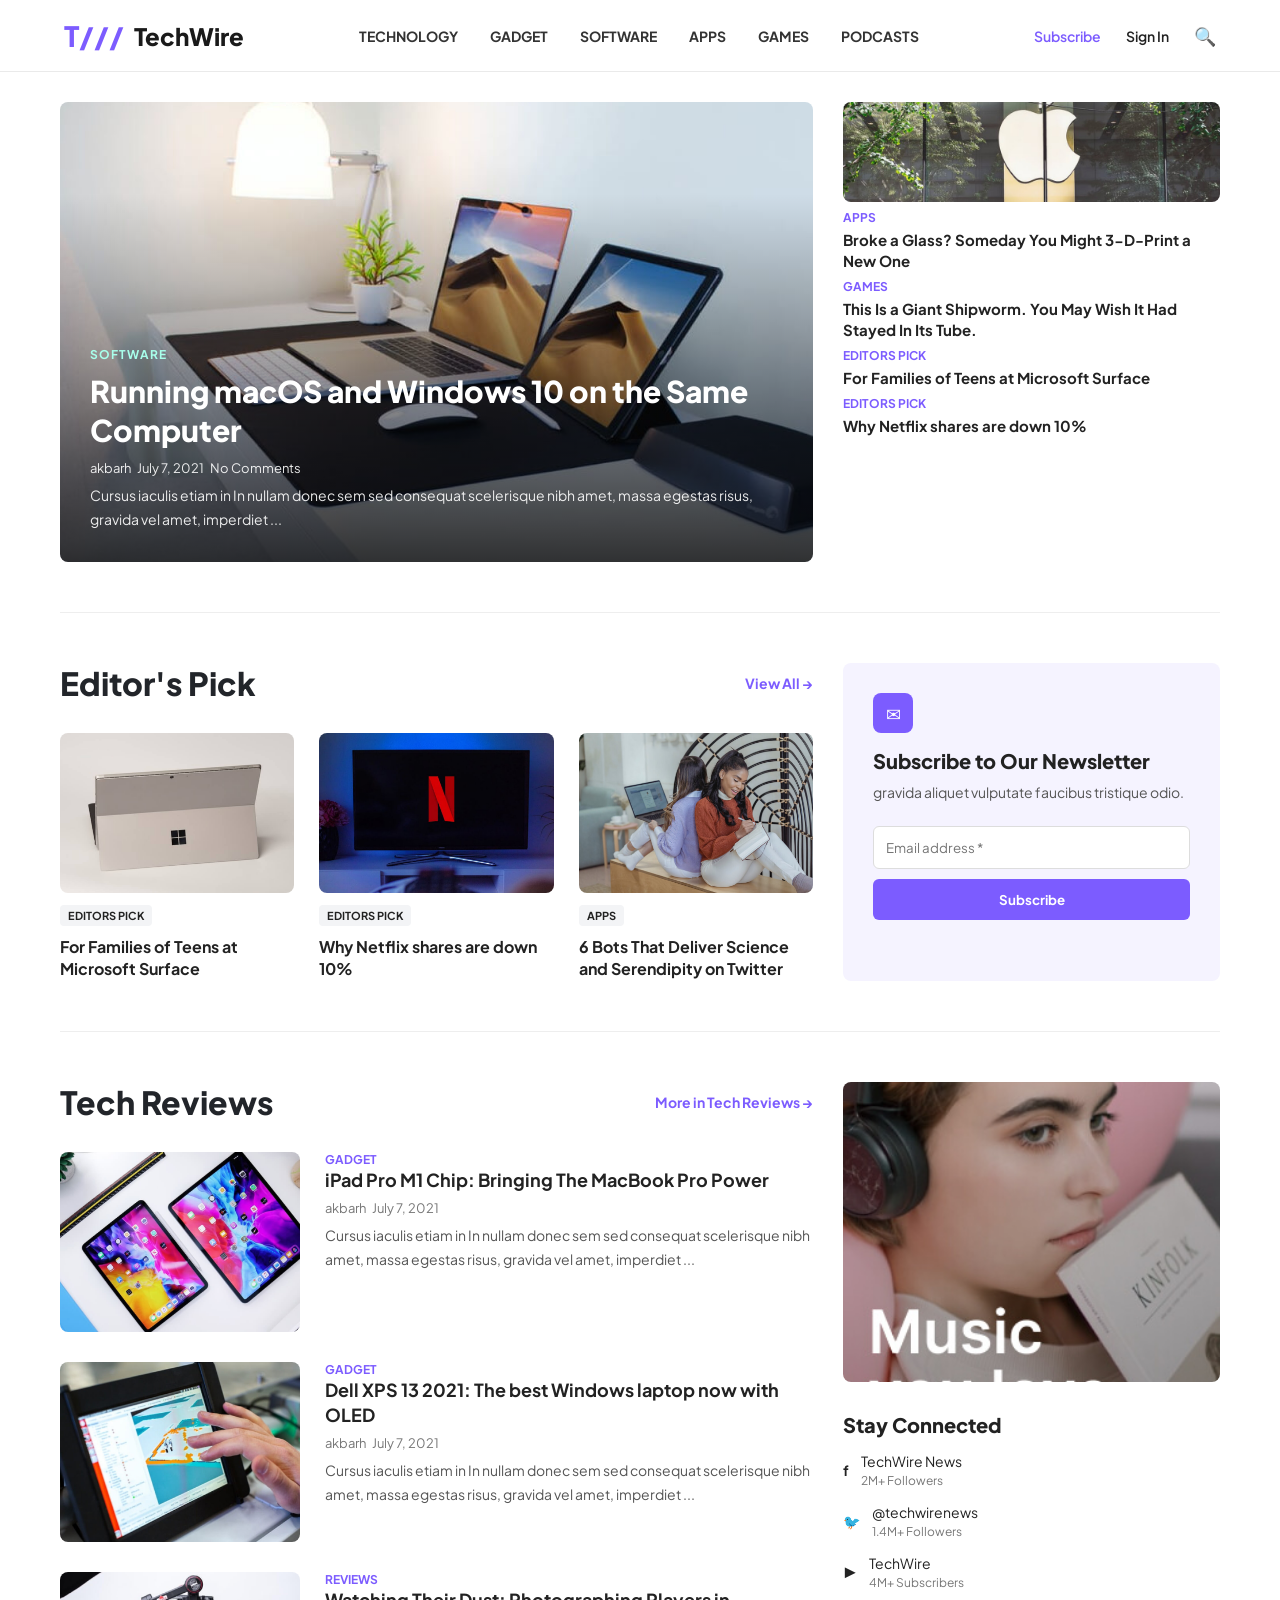
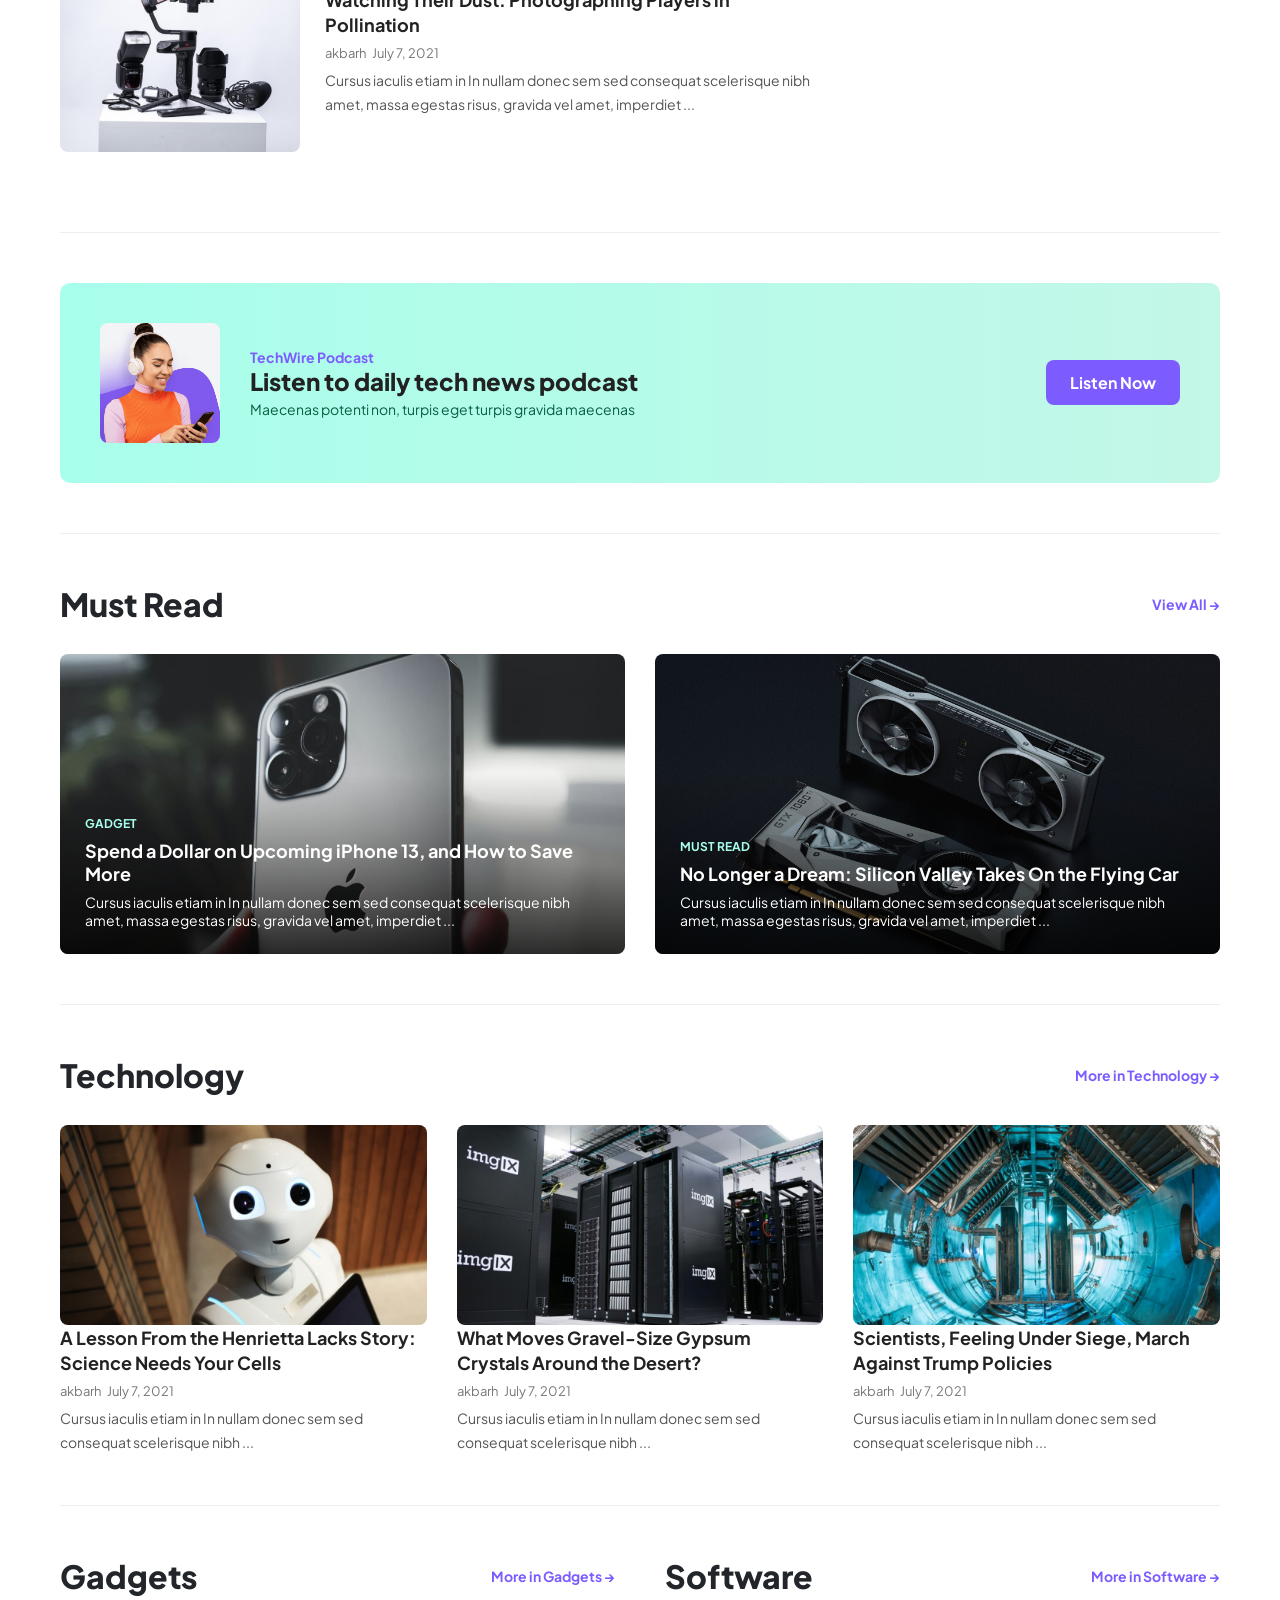
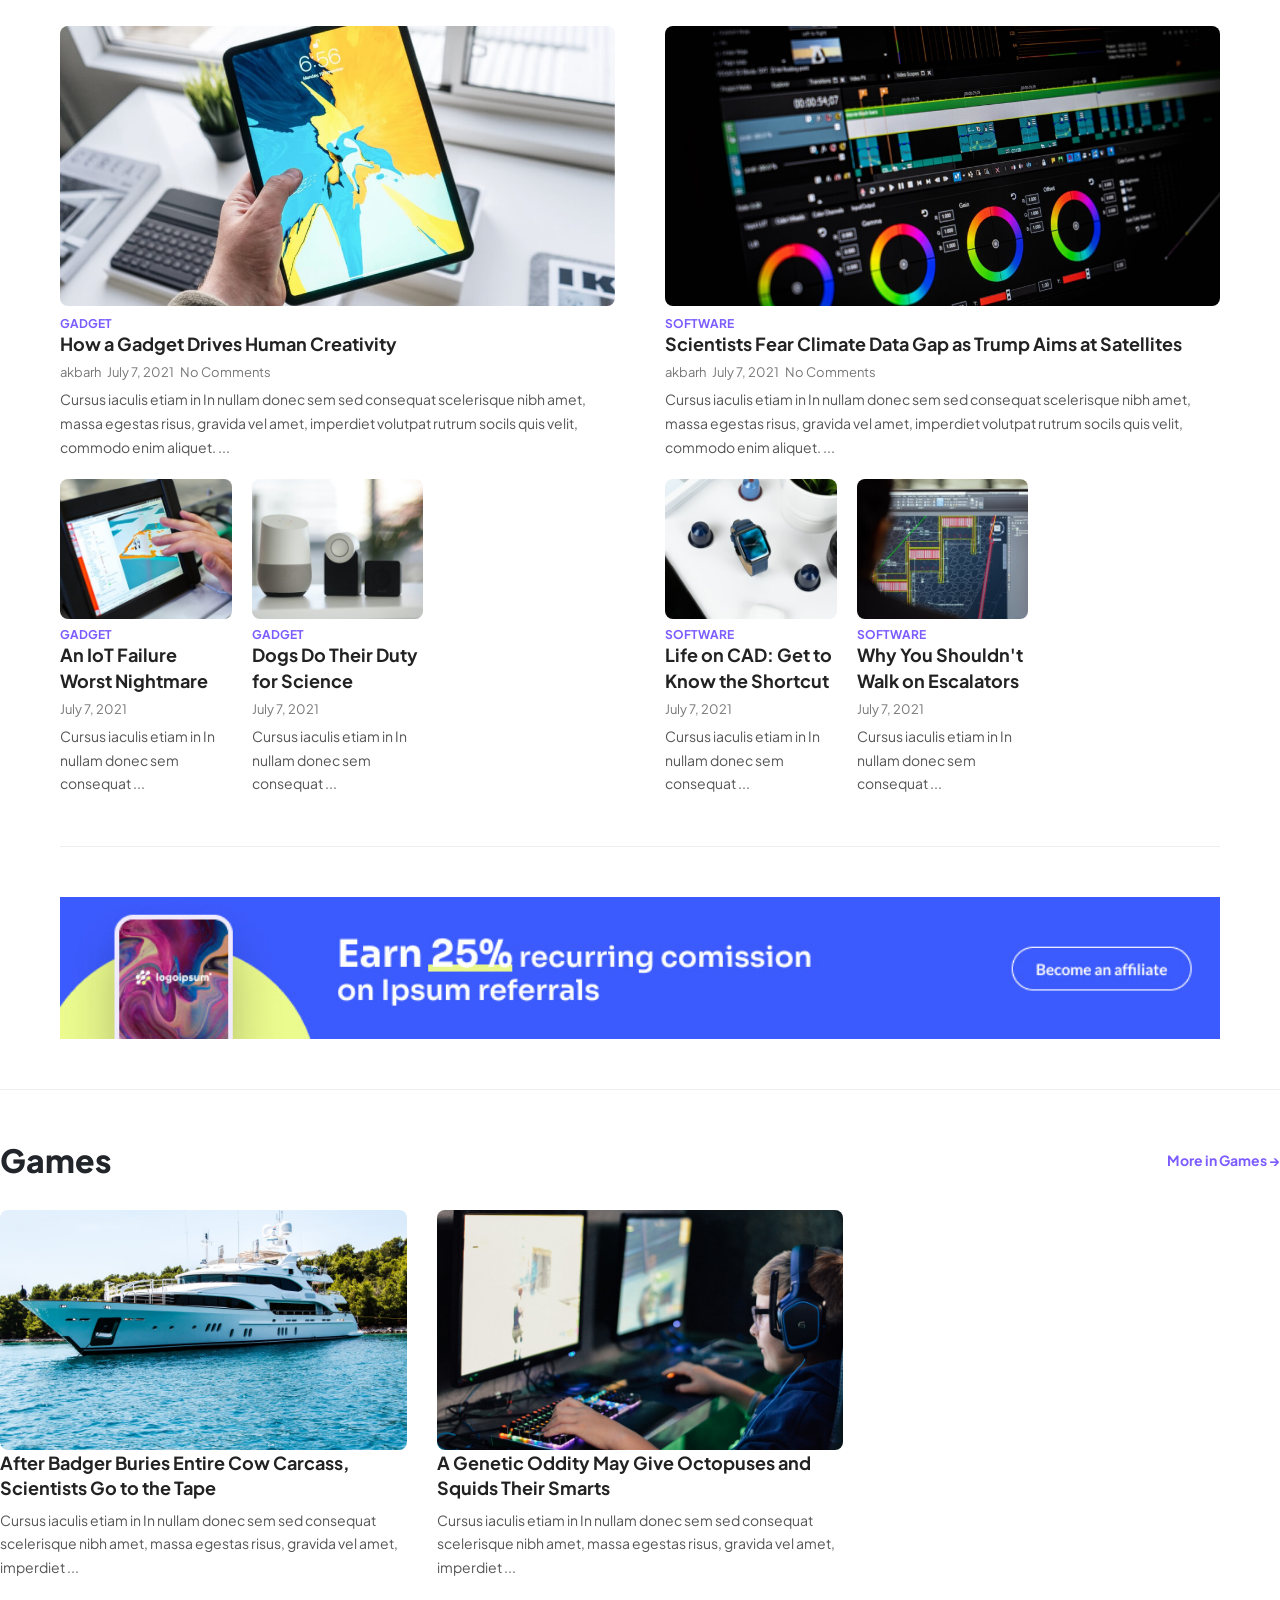
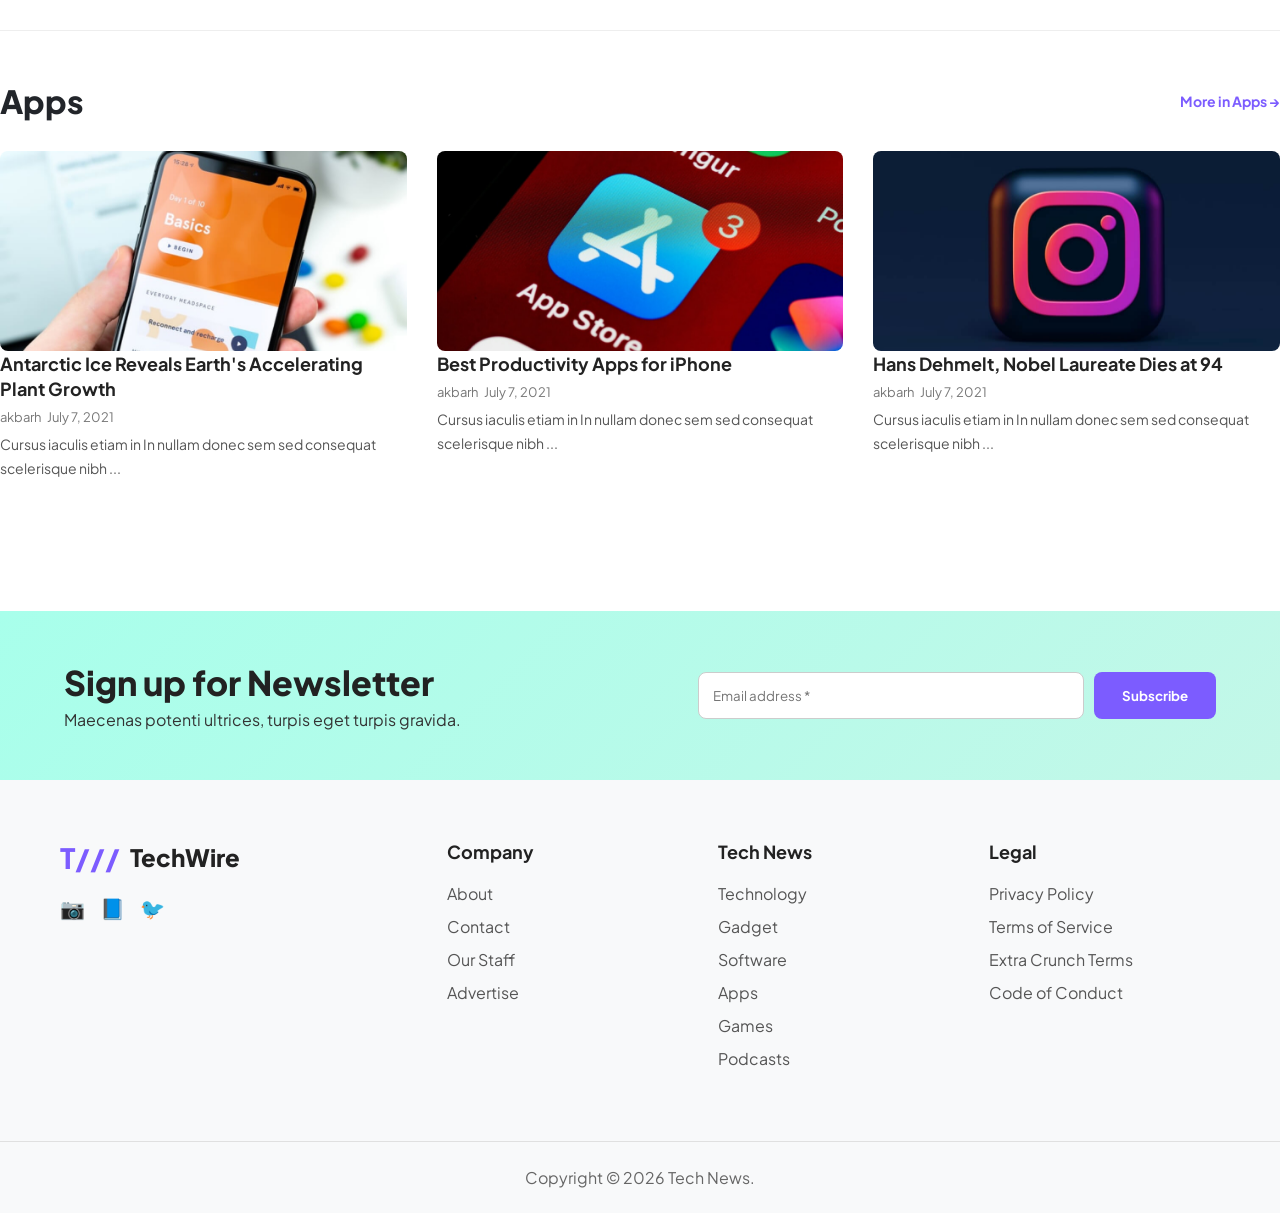
==== commit 7059ed08: "Update index.html" ====
--- a/index.html
+++ b/index.html
@@ -191,7 +191,7 @@
       <a href="#" class="review-item"><img src="tech-7.jpg" alt=""><div><div class="cat">GADGET</div><h3 class="card-title">Dell XPS 13 2021: The best Windows laptop now with OLED</h3><div class="card-meta">akbarh &nbsp; July 7, 2021</div><p class="card-desc">Cursus iaculis etiam in In nullam donec sem sed consequat scelerisque nibh amet, massa egestas risus, gravida vel amet, imperdiet ...</p></div></a>
       <a href="#" class="review-item"><img src="tech-9.jpg" alt=""><div><div class="cat">REVIEWS</div><h3 class="card-title">Watching Their Dust: Photographing Players in Pollination</h3><div class="card-meta">akbarh &nbsp; July 7, 2021</div><p class="card-desc">Cursus iaculis etiam in In nullam donec sem sed consequat scelerisque nibh amet, massa egestas risus, gravida vel amet, imperdiet ...</p></div></a>
     </div>
-    <div><a href="#" class="sidebar-ad"><img src="tech-8.jpg" alt="Ad"></a>
+    <div><a href="#" class="sidebar-ad"><img src="t-tech-8.jpg" alt="Ad"></a>
       <div class="stay-connected"><h3>Stay Connected</h3>
         <a href="#" class="social-item"><b>f</b><div>TechWire News<br><span style="font-size:12px;color:#777;">2M+ Followers</span></div></a>
         <a href="#" class="social-item"><b>🐦</b><div>@techwirenews<br><span style="font-size:12px;color:#777;">1.4M+ Followers</span></div></a>
